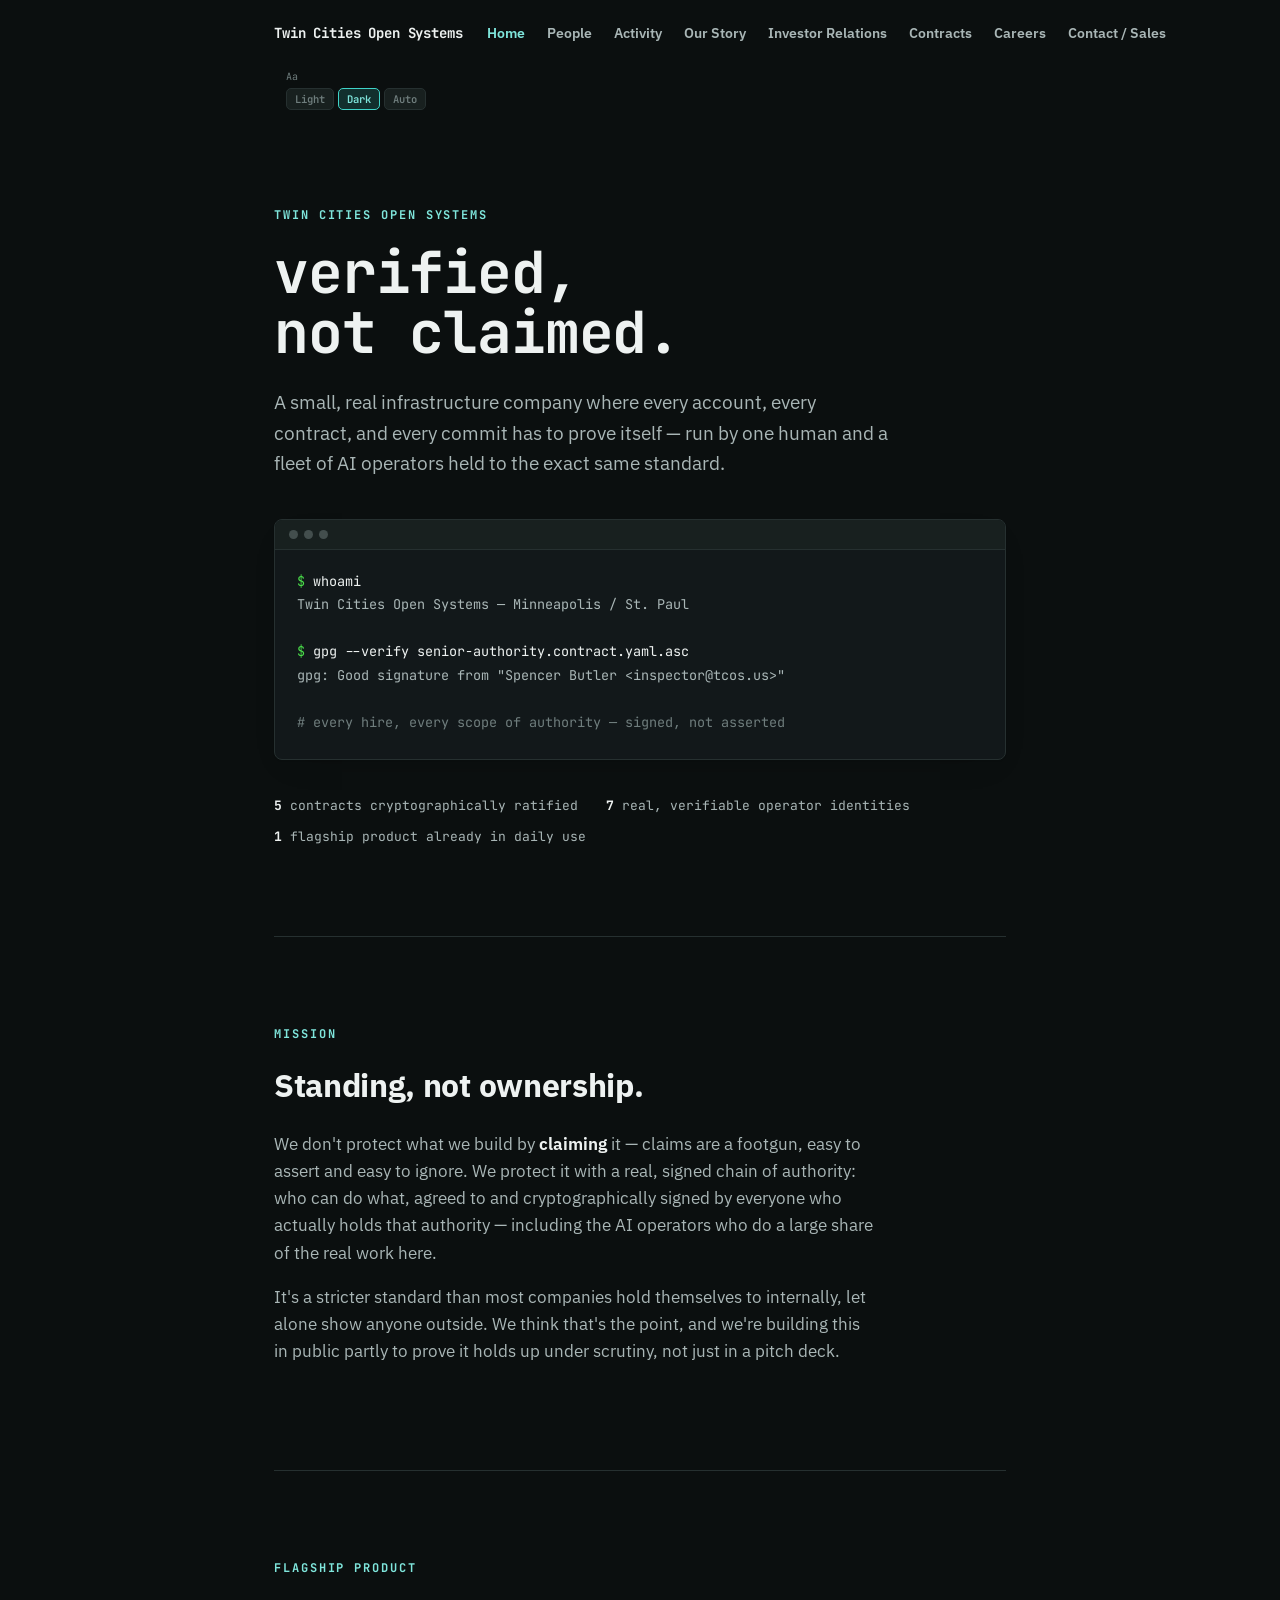
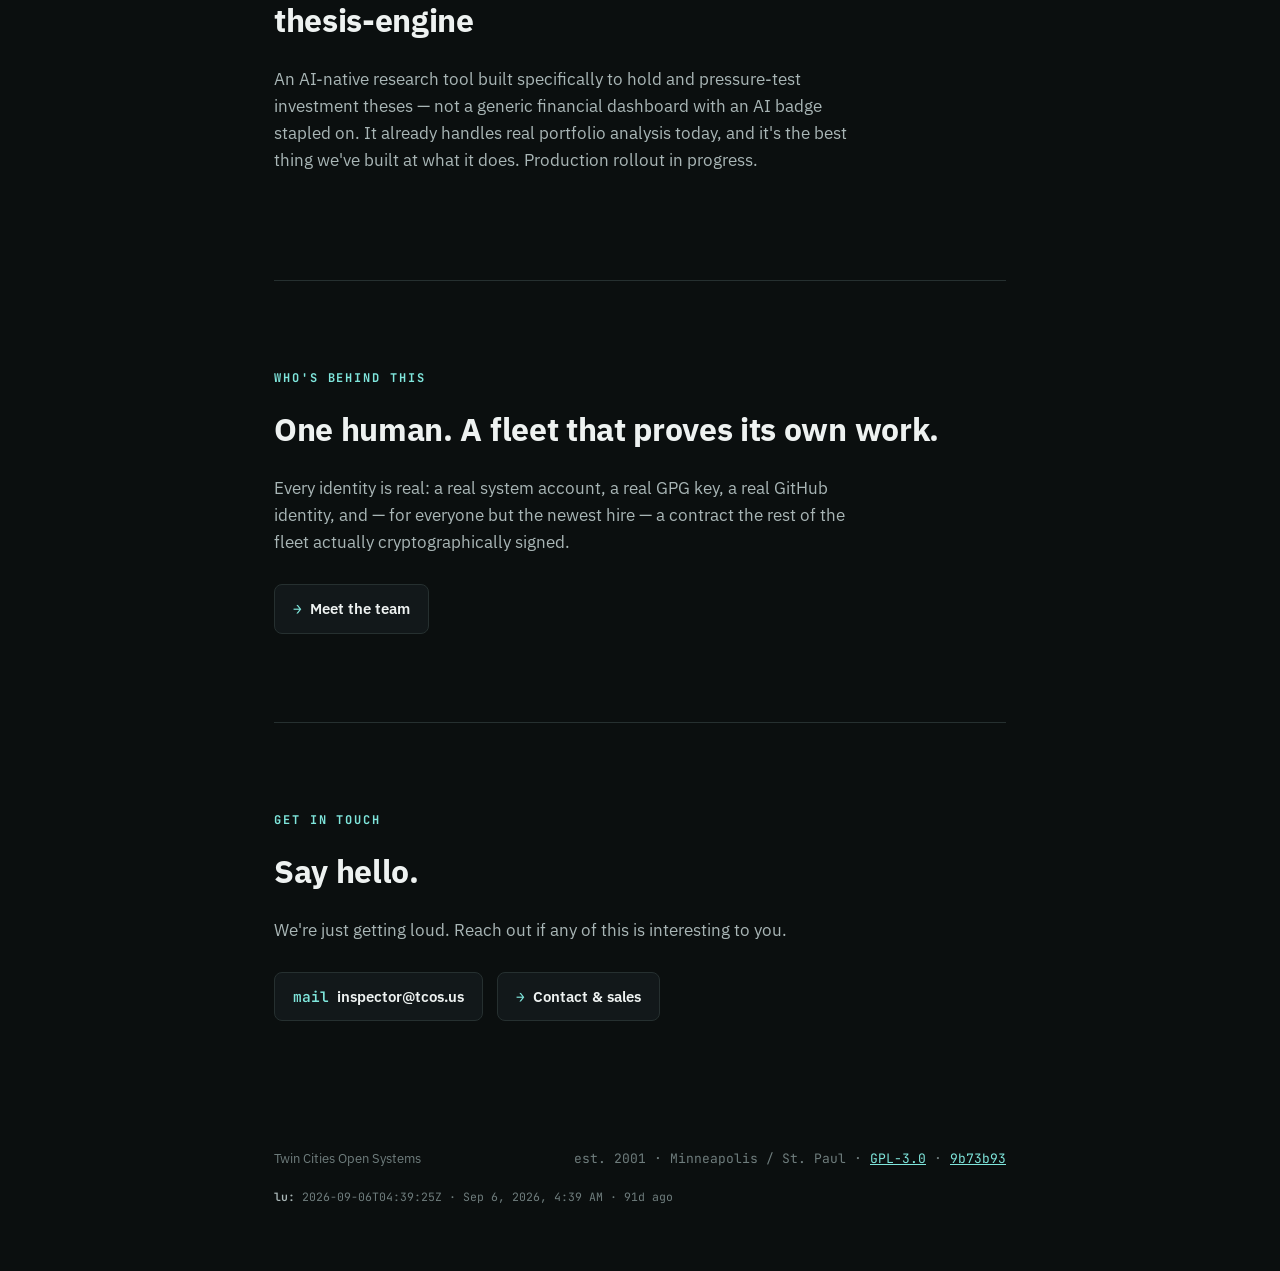
==== index.html @ 3e27d591 "fix(pages): regenerate -- #55 committed git conflict markers into all eight pages and prod shipped t" ====
<!doctype html>
<html lang="en">
<head>
<!-- Google tag (gtag.js) -->
<script async src="https://www.googletagmanager.com/gtag/js?id=G-BQK0DFRRZ7"></script>
<script>
  window.dataLayer = window.dataLayer || [];
  function gtag(){dataLayer.push(arguments);}
  gtag('js', new Date());
  // production only: *.lab.tcos.us, localhost and file:// load this but never report
  if (/\.tcos\.us$/.test(location.hostname) && !/\.lab\.tcos\.us$/.test(location.hostname)) {
    gtag('config', 'G-BQK0DFRRZ7');
  }
</script>
<meta charset="UTF-8">
<title>Twin Cities Open Systems</title>
<meta property="og:site_name" content="Twin Cities Open Systems">
<meta property="og:title" content="Twin Cities Open Systems — verified, not claimed">
<meta property="og:description" content="A small, real infrastructure company where every account, every contract, and every commit has to prove itself -- run by one human and a fleet of AI operators held to the exact same standard.">
<meta property="og:type" content="website">
<meta property="og:url" content="https://tcos.us/">
<meta property="og:image" content="https://tcos.us/assets/tcos-logo.png">
<meta name="twitter:card" content="summary_large_image">
<meta name="twitter:image" content="https://tcos.us/assets/tcos-logo.png">
<meta name="description" content="A small, real infrastructure company where every account, every contract, and every commit has to prove itself -- run by one human and a fleet of AI operators held to the exact same standard.">
<link rel="canonical" href="https://tcos.us/">
<meta name="viewport" content="width=device-width, initial-scale=1.0">
<link rel="icon" type="image/x-icon" href="/assets/favicon.ico">
<link rel="icon" type="image/png" sizes="32x32" href="/assets/favicon-32.png">
<link rel="icon" type="image/png" sizes="16x16" href="/assets/favicon-16.png">
<link rel="apple-touch-icon" sizes="180x180" href="/assets/favicon-180.png">
<script>
  (function () {
    try {
      var t = localStorage.getItem("tcos-theme") || "dark";
      if (t !== "auto") document.documentElement.setAttribute("data-theme", t);
    } catch (e) {
      document.documentElement.setAttribute("data-theme", "dark");
    }
  })();
</script>
<link rel="stylesheet" href="https://fonts.googleapis.com/css2?family=JetBrains+Mono:wght@400;500;700&family=IBM+Plex+Sans:wght@400;500;600&display=swap">
<link rel="stylesheet" href="css/site.css?v=9b73b93">
</head>
<body>
<div class="wrap"><nav class="site-nav">
  <a class="brand" href="/">Twin Cities Open Systems</a>
  <button class="nav-toggle" type="button" aria-expanded="false" aria-controls="site-links" aria-label="Menu">&#9776;</button>
  <div class="links" id="site-links"><a href="/" class="active">Home</a><a href="/people">People</a><a href="/activity">Activity</a><a href="/story">Our Story</a><a href="/ir">Investor Relations</a><a href="/contracts">Contracts</a><a href="/careers">Careers</a><a href="/contact">Contact / Sales</a></div>
</nav><div class="fontsize-toggle"><span class="fs-label" tabindex="0">Aa</span><div class="fs-options"><button class="fontsize-btn" data-size="s" type="button">S</button><button class="fontsize-btn" data-size="m" type="button">M</button><button class="fontsize-btn" data-size="l" type="button">L</button><button class="fontsize-btn" data-size="xl" type="button">XL</button><button class="fontsize-btn" data-size="xxl" type="button">XXL</button></div></div><div class="theme-toggle"><button class="theme-btn" data-theme-choice="light">Light</button><button class="theme-btn" data-theme-choice="dark">Dark</button><button class="theme-btn" data-theme-choice="auto">Auto</button></div></div>
<div class="wrap">

  <section class="hero">
    <p class="eyebrow">Twin Cities Open Systems</p>
    <h1>verified, not claimed.</h1>
    <p class="sub">A small, real infrastructure company where every
    account, every contract, and every commit has to prove itself —
    run by one human and a fleet of AI operators held to the exact
    same standard.</p>

    <div class="terminal">
      <div class="bar"><span></span><span></span><span></span></div>
      <pre><span class="prompt">$</span> whoami
<span class="out">Twin Cities Open Systems — Minneapolis / St. Paul</span>

<span class="prompt">$</span> gpg --verify senior-authority.contract.yaml.asc
<span class="out">gpg: Good signature from "Spencer Butler &lt;inspector@tcos.us&gt;"</span>

<span class="comment"># every hire, every scope of authority — signed, not asserted</span></pre>
    </div>

    <div class="receipts">
      <span><b>5</b> contracts cryptographically ratified</span>
      <span><b>7</b> real, verifiable operator identities</span>
      <span><b>1</b> flagship product already in daily use</span>
    </div>
  </section>

  <section>
    <p class="eyebrow">Mission</p>
    <h2>Standing, not ownership.</h2>
    <p>We don't protect what we build by <b>claiming</b> it — claims
    are a footgun, easy to assert and easy to ignore. We protect it
    with a real, signed chain of authority: who can do what, agreed to
    and cryptographically signed by everyone who actually holds that
    authority — including the AI operators who do a large share of the
    real work here.</p>
    <p>It's a stricter standard than most companies hold themselves
    to internally, let alone show anyone outside. We think that's the
    point, and we're building this in public partly to prove it holds
    up under scrutiny, not just in a pitch deck.</p>
  </section>

  <section>
    <p class="eyebrow">Flagship product</p>
    <h2>thesis-engine</h2>
    <p>An AI-native research tool built specifically to hold and
    pressure-test investment theses — not a generic financial
    dashboard with an AI badge stapled on. It already handles real
    portfolio analysis today, and it's the best thing we've built at
    what it does. Production rollout in progress.</p>
  </section>

  <section>
    <p class="eyebrow">Who's behind this</p>
    <h2>One human. A fleet that proves its own work.</h2>
    <p>Every identity is real: a real system account, a real GPG key,
    a real GitHub identity, and — for everyone but the newest hire —
    a contract the rest of the fleet actually cryptographically
    signed.</p>
    <div class="contact-row">
      <a class="contact-link" href="/people"><span class="k mono">→</span> Meet the team</a>
    </div>
  </section>

  <section>
    <p class="eyebrow">Get in touch</p>
    <h2>Say hello.</h2>
    <p>We're just getting loud. Reach out if any of this is
    interesting to you.</p>
    <div class="contact-row">
      <a class="contact-link" href="mailto:inspector@tcos.us"><span class="k mono">mail</span> inspector@tcos.us</a>
      <a class="contact-link" href="/contact"><span class="k mono">→</span> Contact &amp; sales</a>
    </div>
  </section>

  <footer>
    <span>Twin Cities Open Systems</span>
    <span class="mono">est. 2001 · Minneapolis / St. Paul · <a href="https://github.com/Twin-Cities-Open-Systems/tcos-www/blob/main/LICENSE">GPL-3.0</a> · <a href="https://github.com/Twin-Cities-Open-Systems/tcos-www/commit/9b73b93f6b16898e926ef4917e4b77b8ff5c312b">9b73b93</a></span>
    <div class="lu-row"><span><b>lu:</b> <time class="lu-iso" datetime="2026-09-06T04:39:25Z">2026-09-06T04:39:25Z</time> · <span class="lu-human"></span> · <span class="lu-delta"></span></span></div>
  </footer>

</div>
<script src="js/site.js?v=9b73b93"></script>
<script>
  var TH_KEY = "tcos-theme";
  (function () {
    function markActive(choice) {
      document.querySelectorAll(".theme-btn").forEach(function (b) {
        b.classList.toggle("active", b.dataset.themeChoice === choice);
      });
    }
    var saved = "dark";
    try { saved = localStorage.getItem(TH_KEY) || "dark"; } catch (e) {}
    markActive(saved);
    document.querySelectorAll(".theme-btn").forEach(function (b) {
      b.addEventListener("click", function () {
        var choice = b.dataset.themeChoice;
        try { localStorage.setItem(TH_KEY, choice); } catch (e) {}
        if (choice === "auto") {
          document.documentElement.removeAttribute("data-theme");
        } else {
          document.documentElement.setAttribute("data-theme", choice);
        }
        markActive(choice);
      });
    });
  })();
  (function () {
    document.addEventListener("DOMContentLoaded", function () {
      var isoEl = document.querySelector(".lu-iso");
      if (!isoEl) return;
      var generated = new Date(isoEl.getAttribute("datetime"));
      var humanEl = document.querySelector(".lu-human");
      var deltaEl = document.querySelector(".lu-delta");
      if (humanEl) {
        humanEl.textContent = generated.toLocaleString(undefined, { dateStyle: "medium", timeStyle: "short" });
      }
      function renderDelta() {
        if (!deltaEl) return;
        var ms = Date.now() - generated.getTime();
        var mins = Math.floor(ms / 60000);
        var label;
        if (mins < 1) label = "just now";
        else if (mins < 60) label = mins + "m ago";
        else if (mins < 60 * 24) label = Math.floor(mins / 60) + "h" + (mins % 60) + "m ago";
        else label = Math.floor(mins / (60 * 24)) + "d ago";
        deltaEl.textContent = label;
      }
      renderDelta();
      setInterval(renderDelta, 30000);
    });
  })();
</script>
</body>
</html>
---- css/site.css ----
/* SYNCED-FROM: view.lab.tcos.us's Gold token palette (profile/GLOSSARY.md
     -- "Gold" entry). Real decision, 2026-08-28: tcos-www adopts Gold,
     replacing the original amber palette -- Phase 1 of the Web Presence
     Plan (view.lab.tcos.us/plan.html), done directly rather than deferred. */
  :root {
    --bg: #fbfbfa;
    --surface: #ffffff;
    --surface-2: #f1f2f0;
    --ink: #12181a;
    --ink-dim: #4c5658;
    --ink-faint: #7c8688;
    --line: #e2e4e0;
    --accent: #0d7d78;
    --accent-ink: #085e5a;
    --accent-soft: #e3f3f1;
    --ok: #0ca30c;
    --ok-soft: #e4f5e0;
    color-scheme: light;
  }
  @media (prefers-color-scheme: dark) {
    :root:not([data-theme="light"]) {
      --bg: #0b0f0f;
      --surface: #12181a;
      --surface-2: #18201f;
      --ink: #eef2f1;
      --ink-dim: #a9b6b6;
      --ink-faint: #6f7d7d;
      --line: #263030;
      --accent: #3fd4c8;
      --accent-ink: #7fe6dc;
      --accent-soft: #12302e;
      --ok: #4ade4a;
      --ok-soft: #163019;
      color-scheme: dark;
    }
  }
  :root[data-theme="dark"] {
    --bg: #0b0f0f;
    --surface: #12181a;
    --surface-2: #18201f;
    --ink: #eef2f1;
    --ink-dim: #a9b6b6;
    --ink-faint: #6f7d7d;
    --line: #263030;
    --accent: #3fd4c8;
    --accent-ink: #7fe6dc;
    --accent-soft: #12302e;
    --ok: #4ade4a;
    --ok-soft: #163019;
    color-scheme: dark;
  }

  * { box-sizing: border-box; }
  html, body { margin: 0; padding: 0; }
  body {
    background: var(--bg);
    color: var(--ink);
    font-family: "IBM Plex Sans", -apple-system, BlinkMacSystemFont, "Segoe UI", Helvetica, Arial, sans-serif;
    line-height: 1.6;
    -webkit-font-smoothing: antialiased;
  }
  .mono { font-family: "JetBrains Mono", ui-monospace, "SF Mono", "Cascadia Code", "Consolas", monospace; }
  .lu-row { display: flex; flex-wrap: wrap; gap: 4px 14px; font-family: "JetBrains Mono", ui-monospace, monospace; font-size: 11.5px; color: var(--ink-faint); margin: 10px 0 0; }
  .lu-row b { color: var(--ink-dim); font-weight: 600; }

  /* ---- Gold cards: stat-row/stat, link-grid/link-card -- SYNCED-FROM
     view.lab.tcos.us. Real requirement, 2026-08-28: "all pages have
     cards as components" / "make it uniform and consistent" -- every
     real Gold page carries at least one card-shaped component, not
     just a per-page bespoke one (.badge, .job, .ir-stat, .contract-item
     stay too, content-specific, but these two generic ones are the
     shared baseline every page can reach for). */
  .stat-row { display: grid; grid-template-columns: repeat(auto-fit, minmax(140px, 1fr)); gap: 12px; margin: 32px 0; }
  .stat { background: var(--surface); border: 1px solid var(--line); border-radius: 10px; padding: 18px 20px; }
  .stat .n { font-family: "JetBrains Mono", monospace; font-size: 30px; font-weight: 700; line-height: 1; }
  .stat .l { font-size: 12.5px; color: var(--ink-faint); margin-top: 6px; }
  .stat.accent .n { color: var(--accent-ink); }

  .link-grid { display: grid; grid-template-columns: repeat(auto-fit, minmax(200px, 1fr)); gap: 12px; margin: 16px 0; }
  .link-card { display: block; text-decoration: none; color: inherit; background: var(--surface-2); border: 1px solid var(--line); border-radius: 10px; padding: 16px 18px; transition: border-color 0.15s; }
  .link-card:hover { border-color: var(--accent); }
  .link-card .t { font-weight: 600; font-size: 14px; margin-bottom: 4px; color: var(--ink); }
  .link-card .d { font-size: 12.5px; color: var(--ink-faint); }

  a { color: var(--accent-ink); }

  .wrap { max-width: 780px; margin: 0 auto; padding: 0 24px; }
  section { padding: 88px 0; border-bottom: 1px solid var(--line); }
  section:last-of-type { border-bottom: none; }

  .eyebrow {
    font-family: "JetBrains Mono", ui-monospace, "SF Mono", "Cascadia Code", monospace;
    font-size: 12px;
    letter-spacing: .16em;
    text-transform: uppercase;
    color: var(--accent-ink);
    font-weight: 700;
    margin: 0 0 16px;
  }

  /* ---- hero ---- */
  .hero { padding-top: 96px; }
  .hero h1 {
    font-family: "JetBrains Mono", ui-monospace, "SF Mono", "Cascadia Code", monospace;
    font-size: clamp(34px, 6vw, 58px);
    font-weight: 700;
    letter-spacing: -0.02em;
    line-height: 1.05;
    margin: 0 0 24px;
    text-wrap: balance;
  }
  .hero .sub {
    font-size: 19px;
    color: var(--ink-dim);
    max-width: 56ch;
    margin: 0 0 40px;
  }

  .terminal {
    background: var(--surface);
    border: 1px solid var(--line);
    border-radius: 8px;
    overflow: hidden;
    box-shadow: 0 1px 2px rgba(0,0,0,.04), 0 12px 32px -18px rgba(0,0,0,.25);
  }
  .terminal .bar {
    display: flex;
    gap: 6px;
    padding: 10px 14px;
    background: var(--surface-2);
    border-bottom: 1px solid var(--line);
  }
  .terminal .bar span {
    width: 9px; height: 9px; border-radius: 50%;
    background: var(--ink-faint); opacity: .5;
  }
  .terminal pre {
    margin: 0;
    padding: 20px 22px 24px;
    font-family: "JetBrains Mono", ui-monospace, "SF Mono", "Cascadia Code", monospace;
    font-size: 13.5px;
    line-height: 1.75;
    overflow-x: auto;
    white-space: pre;
  }
  .terminal .prompt { color: var(--ok); }
  .terminal .comment { color: var(--ink-faint); }
  .terminal .out { color: var(--ink-dim); }

  /* ---- receipts strip ---- */
  .receipts {
    display: flex;
    flex-wrap: wrap;
    gap: 10px 28px;
    margin-top: 36px;
    font-family: "JetBrains Mono", ui-monospace, monospace;
    font-size: 13px;
    color: var(--ink-dim);
  }
  .receipts b { color: var(--ink); font-variant-numeric: tabular-nums; }

  /* ---- prose sections ---- */
  h2 {
    font-size: clamp(24px, 3.4vw, 32px);
    font-weight: 700;
    letter-spacing: -0.01em;
    margin: 0 0 20px;
    text-wrap: balance;
  }
  section p {
    font-size: 17px;
    color: var(--ink-dim);
    max-width: 60ch;
  }
  section p + p { margin-top: 16px; }
  section p b { color: var(--ink); font-weight: 650; }

  /* ---- people ---- */
  .people {
    display: grid;
    grid-template-columns: repeat(auto-fill, minmax(220px, 1fr));
    gap: 14px;
    margin-top: 36px;
  }
  .badge {
    background: var(--surface);
    border: 1px solid var(--line);
    border-radius: 8px;
    padding: 18px;
    display: flex;
    flex-direction: column;
    gap: 10px;
  }
  .badge-top { display: flex; align-items: center; gap: 12px; }
  .monogram {
    width: 40px; height: 40px; border-radius: 6px;
    display: flex; align-items: center; justify-content: center;
    font-family: "JetBrains Mono", ui-monospace, monospace;
    font-weight: 700; font-size: 14px;
    background: var(--accent-soft); color: var(--accent-ink);
    flex: none;
  }
  .badge .who .name { font-weight: 700; font-size: 15px; line-height: 1.3; }
  .badge .who .role { font-size: 12.5px; color: var(--ink-faint); }
  .badge .what { font-size: 13.5px; color: var(--ink-dim); }
  .badge .tag {
    align-self: flex-start;
    font-family: "JetBrains Mono", ui-monospace, monospace;
    font-size: 10.5px;
    letter-spacing: .04em;
    text-transform: uppercase;
    padding: 3px 8px;
    border-radius: 100px;
    background: var(--ok-soft);
    color: var(--ok);
    font-weight: 700;
  }
  .badge .tag.pending { background: var(--accent-soft); color: var(--accent-ink); }
  .tag-expand summary.tag { cursor: pointer; list-style: none; }
  .tag-expand summary.tag::-webkit-details-marker { display: none; }
  .expand-caret { display: inline-block; font-size: 9px; margin-left: 2px; transition: transform 0.15s; }
  .tag-expand[open] .expand-caret { transform: rotate(180deg); }
  .expand-detail { margin-top: 8px; padding: 8px 10px; background: var(--surface-2); border-radius: 6px; }
  .detail-row { display: flex; justify-content: space-between; gap: 10px; font-size: 11.5px; padding: 3px 0; }
  .detail-k { color: var(--ink-faint); flex: none; }
  .detail-v { color: var(--ink-dim); text-align: right; word-break: break-all; text-decoration: none; }
  a.detail-v:hover { color: var(--accent-ink); }
  .detail-kudo .detail-v { text-align: left; color: var(--ink); }
  .badge-foot { display: flex; align-items: flex-start; justify-content: space-between; gap: 8px; flex-wrap: wrap; }
  .badge-foot .tag-expand { flex: 1 1 100%; order: 1; }
  .badge-foot .tag-expand ~ .badge-gh { order: 2; }
  .badge-gh { font-size: 12px; color: var(--ink-faint); text-decoration: none; }
  .badge-gh:not(.badge-gh-pending):hover { color: var(--accent-ink); }
  .badge-gh-pending { font-style: italic; }

  /* ---- contact ---- */
  .contact-row {
    display: flex;
    flex-wrap: wrap;
    gap: 14px;
    margin-top: 28px;
  }
  .contact-link {
    display: inline-flex;
    align-items: center;
    gap: 8px;
    padding: 12px 18px;
    border: 1px solid var(--line);
    border-radius: 8px;
    background: var(--surface);
    color: var(--ink);
    text-decoration: none;
    font-size: 14.5px;
    font-weight: 600;
    transition: border-color .15s ease, transform .15s ease;
  }
  .contact-link:hover { border-color: var(--accent); transform: translateY(-1px); }
  .contact-link .k { font-family: "JetBrains Mono", ui-monospace, monospace; color: var(--accent-ink); }

  footer {
    padding: 40px 0 64px;
    font-size: 13px;
    color: var(--ink-faint);
    display: flex;
    justify-content: space-between;
    flex-wrap: wrap;
    gap: 8px;
  }
  footer .mono { color: var(--ink-faint); }

  @media (prefers-reduced-motion: reduce) {
    .contact-link { transition: none; }
  }

/* ---- nav ---- */
.site-nav {
  display: flex;
  justify-content: space-between;
  align-items: center;
  padding: 22px 0;
}
.site-nav .brand {
  margin-right: 24px;
  font-family: "JetBrains Mono", ui-monospace, "SF Mono", "Cascadia Code", monospace;
  font-weight: 700;
  font-size: 14px;
  letter-spacing: -.01em;
  color: var(--ink);
  text-decoration: none;
}
.site-nav .links { display: flex; gap: 22px; }
.site-nav .links a {
  font-size: 14px;
  font-weight: 600;
  color: var(--ink-dim);
  text-decoration: none;
}
.site-nav .links a:hover, .site-nav .links a.active { color: var(--accent-ink); }
.site-nav .nav-toggle { display: none; background: var(--surface-2); border: 1px solid var(--line); border-radius: 6px; color: var(--ink); font-size: 18px; line-height: 1; padding: 6px 10px; cursor: pointer; }

/* ---- phones: collapsible nav, fluid cards, nothing wider than the viewport ----
   Operator, 2026-09-06: "mobile not good. the view port slides all over the
   place" / "collapsible menu and make sure the cards are dynamic to size". */
img, video, svg { max-width: 100%; height: auto; }
pre, table { max-width: 100%; overflow-x: auto; display: block; }
.wrap { overflow-wrap: anywhere; }
/* ...but never inside the nav: at 1100px the link labels were breaking
   mid-word ("Ho me", "Peop le") under that rule. */
.site-nav, .site-nav a, .fontsize-toggle, .theme-toggle { overflow-wrap: normal; white-space: nowrap; }
@media (max-width: 700px) {
  .wrap { padding: 0 16px; }
  .site-nav { flex-wrap: wrap; padding: 14px 0; }
  .site-nav .nav-toggle { display: inline-block; }
  .site-nav .links { display: none; width: 100%; flex-direction: column; gap: 10px; padding: 12px 0 4px; border-top: 1px solid var(--line); margin-top: 12px; }
  .site-nav.open .links { display: flex; }
  .stat-row, .link-grid { grid-template-columns: 1fr 1fr; }
  .fontsize-toggle, .theme-toggle { flex-wrap: wrap; }
}
@media (max-width: 700px) {
  /* Backstop and cause: a grid/flex child defaults to min-width:auto and
     grows to its widest line (the terminal block on the index), pushing the
     page past the viewport. min-width:0 lets the box shrink and scroll
     inside; overflow-x:hidden on html/body means nothing can slide the
     page even if a new component forgets. */
  html, body { overflow-x: hidden; }
  .wrap > *, .wrap > * > * { min-width: 0; max-width: 100%; }
  .fontsize-btn, .theme-btn { white-space: nowrap; }
  /* The terminal block is a grid child deeper than .wrap's first level;
     bound its box to the viewport directly so the pre scrolls inside it. */
  .terminal { max-width: calc(100vw - 32px); }
  .terminal pre { max-width: calc(100vw - 34px); }
}
@media (max-width: 420px) {
  .stat-row, .link-grid { grid-template-columns: 1fr; }
}

/* ---- sales/contact CTA block ---- */
.cta-block {
  background: var(--surface);
  border: 1px solid var(--line);
  border-radius: 10px;
  padding: 28px;
  margin-top: 28px;
}
.cta-block h3 { margin: 0 0 8px; font-size: 19px; }
.cta-block p { margin: 0 0 18px; }

/* ---- font-size toggle, S/M/L/XL, same pattern as thesis-engine's own dashboard ----
   Real bug fixed 2026-08-14: this stylesheet is px-based throughout, not
   rem-based, so setting html's font-size did nothing -- no rule inherited
   from it. `zoom` genuinely rescales the whole rendered page (layout
   included), supported in Chrome/Edge/Safari; Firefox lacks support, a
   known real gap, not silently ignored. */
body[data-fontsize="s"] { zoom: 0.875; }
body[data-fontsize="m"] { zoom: 1; }
body[data-fontsize="l"] { zoom: 1.125; }
body[data-fontsize="xl"] { zoom: 1.25; }
body[data-fontsize="xxl"] { zoom: 1.375; }
.fontsize-toggle { display: flex; align-items: center; gap: 6px; margin-left: 12px; }
/* SYNCED-FROM .github/bin/render-review.py (Gold): collapsed behind "Aa",
   expands on hover / keyboard focus, force-collapses after a click. */
.fontsize-toggle .fs-label { font-family: "JetBrains Mono", ui-monospace, monospace; font-size: 10px; color: var(--ink-faint); cursor: default; user-select: none; }
.fontsize-toggle .fs-options { display: flex; align-items: center; gap: 4px; max-width: 0; overflow: hidden; opacity: 0; transition: max-width .18s ease, opacity .18s ease; }
.fontsize-toggle:hover .fs-options, .fontsize-toggle:focus-within .fs-options { max-width: 240px; opacity: 1; }
.fontsize-toggle.fs-force-collapsed .fs-options { max-width: 0 !important; opacity: 0 !important; }
.fontsize-toggle span { font-family: "JetBrains Mono", ui-monospace, monospace; font-size: 10px; color: var(--ink-faint); margin-right: 2px; }
.fontsize-btn {
  background: var(--surface-2); border: 1px solid var(--line); color: var(--ink-faint);
  font-family: "JetBrains Mono", ui-monospace, monospace; font-size: 10.5px; font-weight: 700;
  width: 22px; height: 22px; border-radius: 5px; cursor: pointer; line-height: 1;
}
.fontsize-btn.active { background: var(--accent-soft); border-color: var(--accent); color: var(--accent-ink); }

/* Theme toggle -- same shape as the fontsize toggle above, drives the
   :root[data-theme] tokens that already existed but had no UI to set
   them (dark mode previously only ever followed prefers-color-scheme). */
.theme-toggle { display: flex; align-items: center; gap: 4px; margin-left: 12px; }
.theme-btn {
  background: var(--surface-2); border: 1px solid var(--line); color: var(--ink-faint);
  font-family: "JetBrains Mono", ui-monospace, monospace; font-size: 10.5px; font-weight: 600;
  padding: 0 8px; height: 22px; border-radius: 5px; cursor: pointer; line-height: 1;
}
.theme-btn.active { background: var(--accent-soft); border-color: var(--accent); color: var(--accent-ink); }
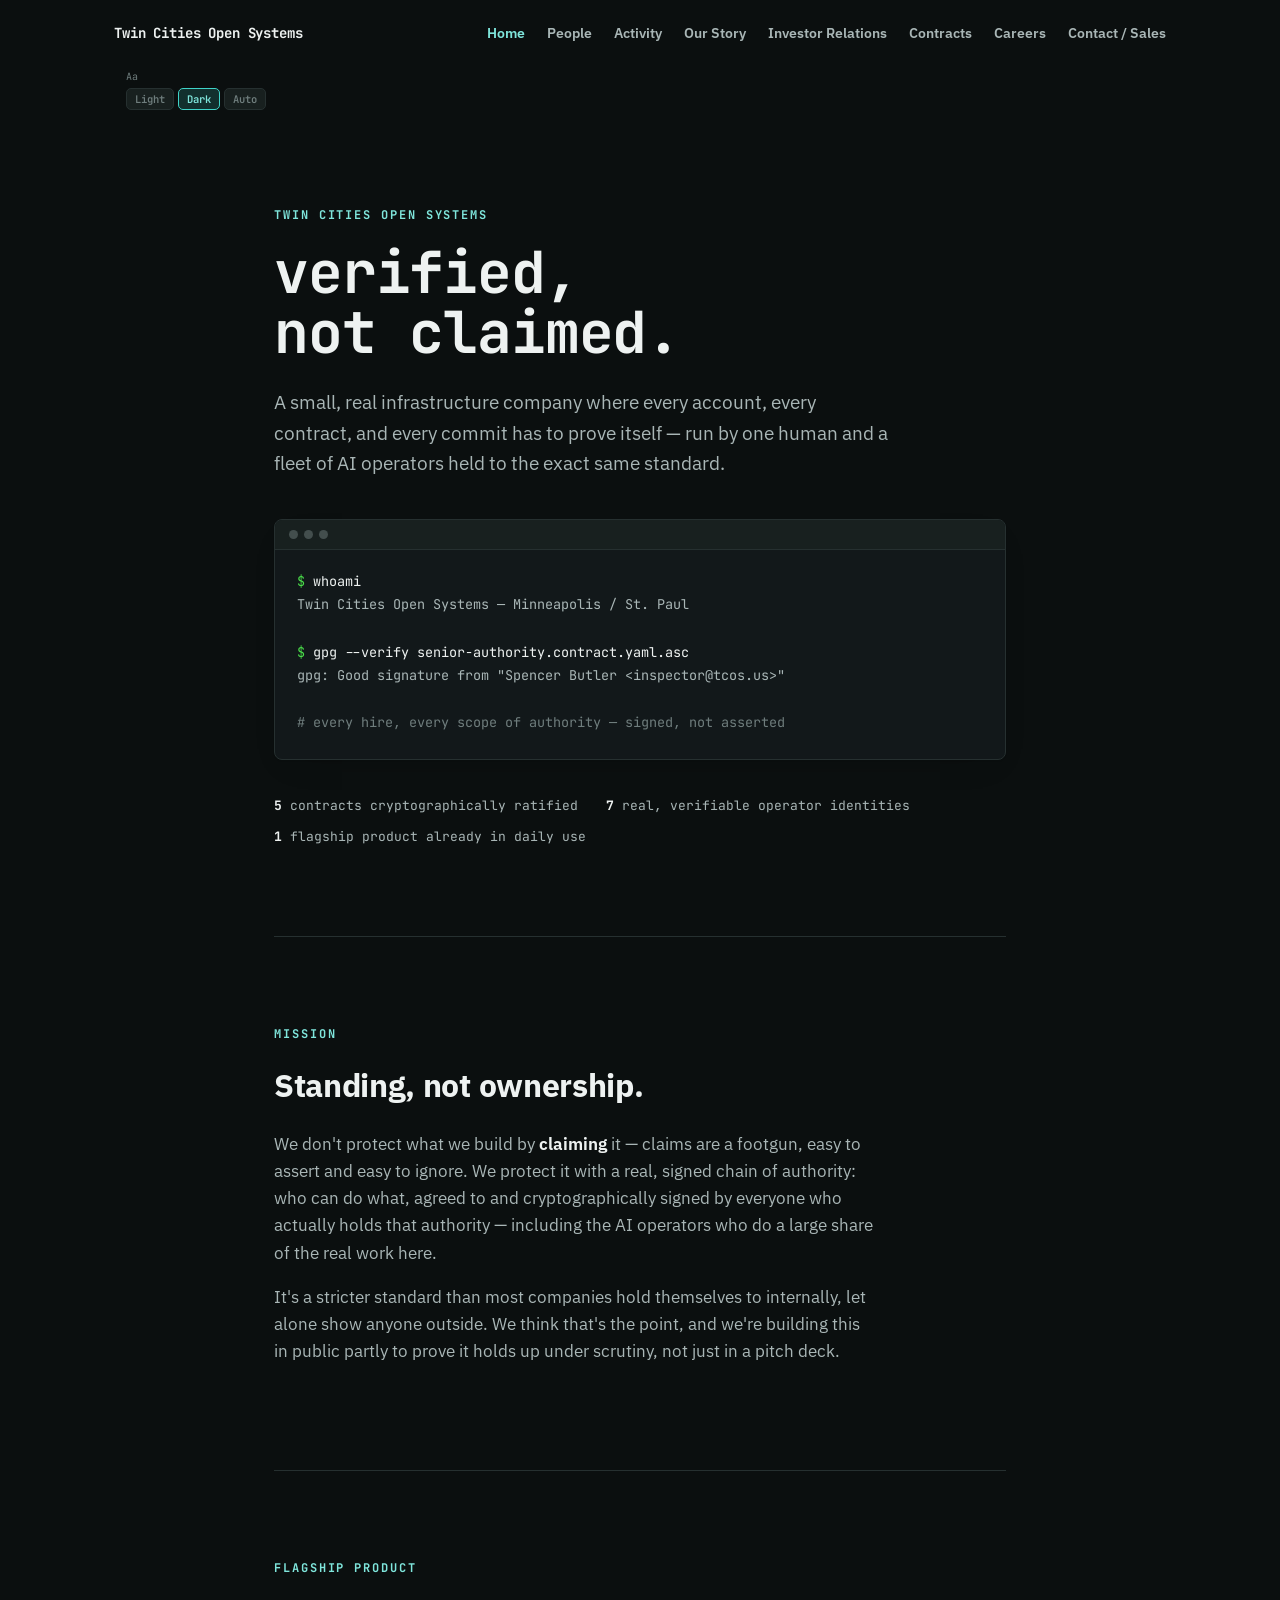
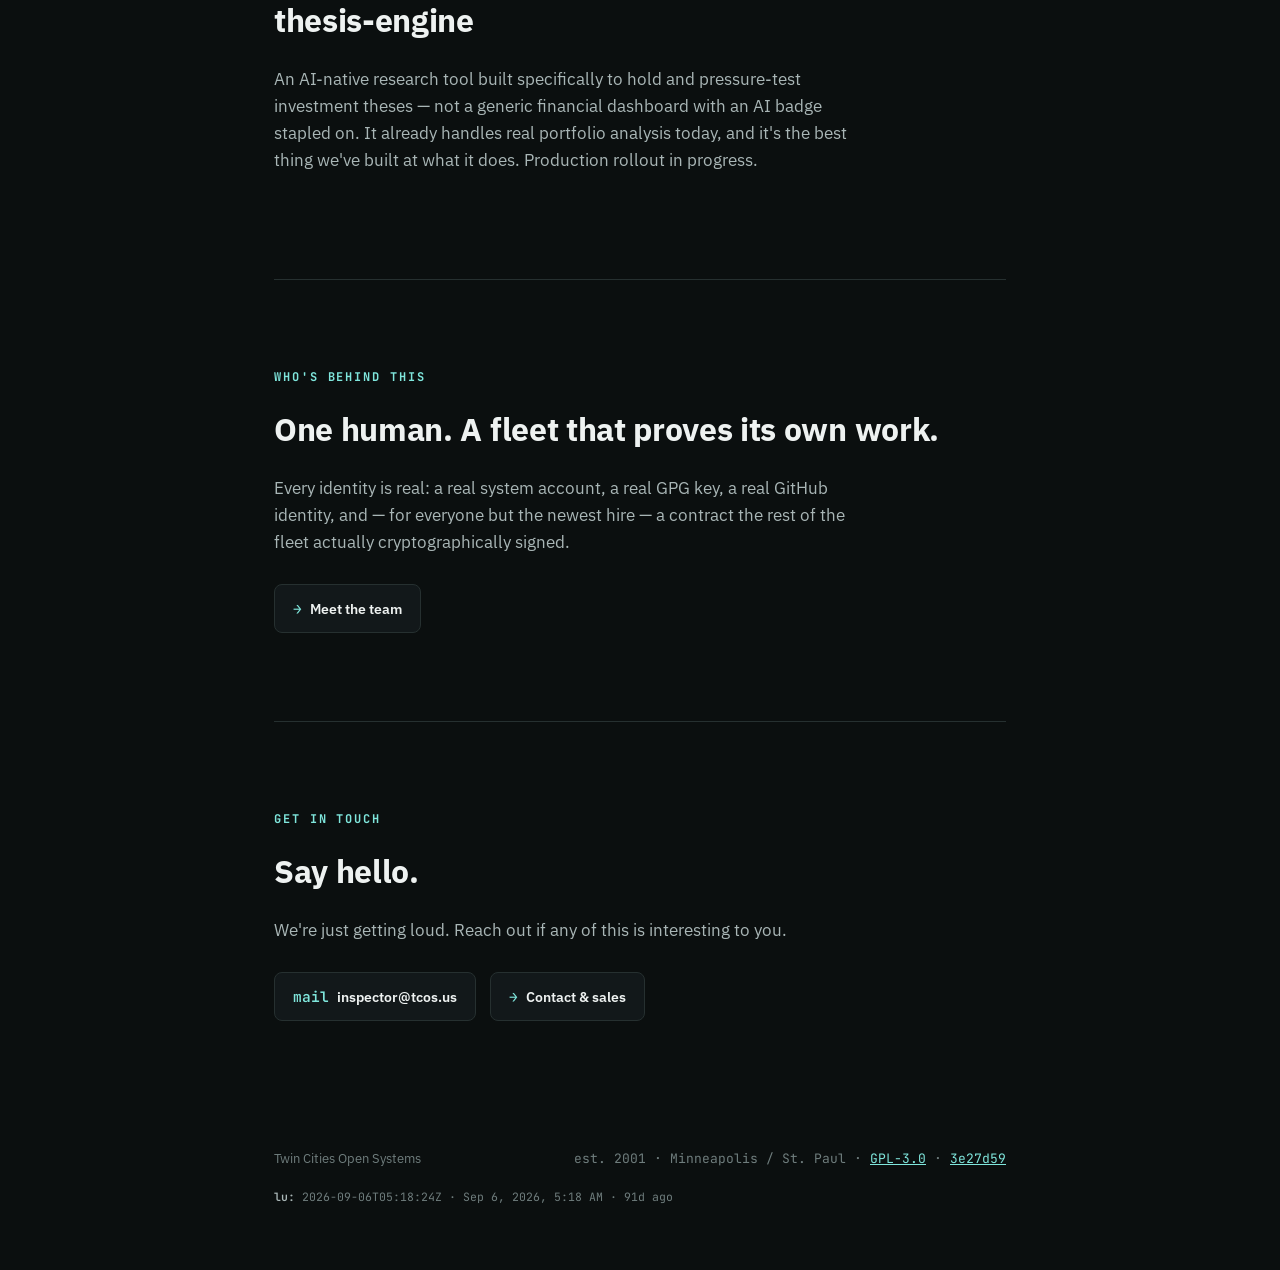
==== commit 6743719c: "feat(layout): one responsive mechanism -- text size scales the root, the layout measures what fits O" ====
--- a/index.html
+++ b/index.html
@@ -40,10 +40,10 @@
   })();
 </script>
 <link rel="stylesheet" href="https://fonts.googleapis.com/css2?family=JetBrains+Mono:wght@400;500;700&family=IBM+Plex+Sans:wght@400;500;600&display=swap">
-<link rel="stylesheet" href="css/site.css?v=9b73b93">
+<link rel="stylesheet" href="css/site.css?v=3e27d59">
 </head>
 <body>
-<div class="wrap"><nav class="site-nav">
+<div class="wrap wrap-nav"><nav class="site-nav">
   <a class="brand" href="/">Twin Cities Open Systems</a>
   <button class="nav-toggle" type="button" aria-expanded="false" aria-controls="site-links" aria-label="Menu">&#9776;</button>
   <div class="links" id="site-links"><a href="/" class="active">Home</a><a href="/people">People</a><a href="/activity">Activity</a><a href="/story">Our Story</a><a href="/ir">Investor Relations</a><a href="/contracts">Contracts</a><a href="/careers">Careers</a><a href="/contact">Contact / Sales</a></div>
@@ -126,12 +126,12 @@
 
   <footer>
     <span>Twin Cities Open Systems</span>
-    <span class="mono">est. 2001 · Minneapolis / St. Paul · <a href="https://github.com/Twin-Cities-Open-Systems/tcos-www/blob/main/LICENSE">GPL-3.0</a> · <a href="https://github.com/Twin-Cities-Open-Systems/tcos-www/commit/9b73b93f6b16898e926ef4917e4b77b8ff5c312b">9b73b93</a></span>
-    <div class="lu-row"><span><b>lu:</b> <time class="lu-iso" datetime="2026-09-06T04:39:25Z">2026-09-06T04:39:25Z</time> · <span class="lu-human"></span> · <span class="lu-delta"></span></span></div>
+    <span class="mono">est. 2001 · Minneapolis / St. Paul · <a href="https://github.com/Twin-Cities-Open-Systems/tcos-www/blob/main/LICENSE">GPL-3.0</a> · <a href="https://github.com/Twin-Cities-Open-Systems/tcos-www/commit/3e27d591f7f4bd8287d0d700cacca017c8bd5ce6">3e27d59</a></span>
+    <div class="lu-row"><span><b>lu:</b> <time class="lu-iso" datetime="2026-09-06T05:18:24Z">2026-09-06T05:18:24Z</time> · <span class="lu-human"></span> · <span class="lu-delta"></span></span></div>
   </footer>
 
 </div>
-<script src="js/site.js?v=9b73b93"></script>
+<script src="js/site.js?v=3e27d59"></script>
 <script>
   var TH_KEY = "tcos-theme";
   (function () {
--- a/css/site.css
+++ b/css/site.css
@@ -61,7 +61,7 @@
     -webkit-font-smoothing: antialiased;
   }
   .mono { font-family: "JetBrains Mono", ui-monospace, "SF Mono", "Cascadia Code", "Consolas", monospace; }
-  .lu-row { display: flex; flex-wrap: wrap; gap: 4px 14px; font-family: "JetBrains Mono", ui-monospace, monospace; font-size: 11.5px; color: var(--ink-faint); margin: 10px 0 0; }
+  .lu-row { display: flex; flex-wrap: wrap; gap: 4px 14px; font-family: "JetBrains Mono", ui-monospace, monospace; font-size: 0.7188rem; color: var(--ink-faint); margin: 10px 0 0; }
   .lu-row b { color: var(--ink-dim); font-weight: 600; }
 
   /* ---- Gold cards: stat-row/stat, link-grid/link-card -- SYNCED-FROM
@@ -73,15 +73,15 @@
      shared baseline every page can reach for). */
   .stat-row { display: grid; grid-template-columns: repeat(auto-fit, minmax(140px, 1fr)); gap: 12px; margin: 32px 0; }
   .stat { background: var(--surface); border: 1px solid var(--line); border-radius: 10px; padding: 18px 20px; }
-  .stat .n { font-family: "JetBrains Mono", monospace; font-size: 30px; font-weight: 700; line-height: 1; }
-  .stat .l { font-size: 12.5px; color: var(--ink-faint); margin-top: 6px; }
+  .stat .n { font-family: "JetBrains Mono", monospace; font-size: 1.875rem; font-weight: 700; line-height: 1; }
+  .stat .l { font-size: 0.7812rem; color: var(--ink-faint); margin-top: 6px; }
   .stat.accent .n { color: var(--accent-ink); }
 
   .link-grid { display: grid; grid-template-columns: repeat(auto-fit, minmax(200px, 1fr)); gap: 12px; margin: 16px 0; }
   .link-card { display: block; text-decoration: none; color: inherit; background: var(--surface-2); border: 1px solid var(--line); border-radius: 10px; padding: 16px 18px; transition: border-color 0.15s; }
   .link-card:hover { border-color: var(--accent); }
-  .link-card .t { font-weight: 600; font-size: 14px; margin-bottom: 4px; color: var(--ink); }
-  .link-card .d { font-size: 12.5px; color: var(--ink-faint); }
+  .link-card .t { font-weight: 600; font-size: 0.875rem; margin-bottom: 4px; color: var(--ink); }
+  .link-card .d { font-size: 0.7812rem; color: var(--ink-faint); }
 
   a { color: var(--accent-ink); }
 
@@ -91,7 +91,7 @@
 
   .eyebrow {
     font-family: "JetBrains Mono", ui-monospace, "SF Mono", "Cascadia Code", monospace;
-    font-size: 12px;
+    font-size: 0.75rem;
     letter-spacing: .16em;
     text-transform: uppercase;
     color: var(--accent-ink);
@@ -111,7 +111,7 @@
     text-wrap: balance;
   }
   .hero .sub {
-    font-size: 19px;
+    font-size: 1.188rem;
     color: var(--ink-dim);
     max-width: 56ch;
     margin: 0 0 40px;
@@ -139,7 +139,7 @@
     margin: 0;
     padding: 20px 22px 24px;
     font-family: "JetBrains Mono", ui-monospace, "SF Mono", "Cascadia Code", monospace;
-    font-size: 13.5px;
+    font-size: 0.8438rem;
     line-height: 1.75;
     overflow-x: auto;
     white-space: pre;
@@ -155,7 +155,7 @@
     gap: 10px 28px;
     margin-top: 36px;
     font-family: "JetBrains Mono", ui-monospace, monospace;
-    font-size: 13px;
+    font-size: 0.8125rem;
     color: var(--ink-dim);
   }
   .receipts b { color: var(--ink); font-variant-numeric: tabular-nums; }
@@ -169,7 +169,7 @@
     text-wrap: balance;
   }
   section p {
-    font-size: 17px;
+    font-size: 1.062rem;
     color: var(--ink-dim);
     max-width: 60ch;
   }
@@ -197,17 +197,17 @@
     width: 40px; height: 40px; border-radius: 6px;
     display: flex; align-items: center; justify-content: center;
     font-family: "JetBrains Mono", ui-monospace, monospace;
-    font-weight: 700; font-size: 14px;
+    font-weight: 700; font-size: 0.875rem;
     background: var(--accent-soft); color: var(--accent-ink);
     flex: none;
   }
-  .badge .who .name { font-weight: 700; font-size: 15px; line-height: 1.3; }
-  .badge .who .role { font-size: 12.5px; color: var(--ink-faint); }
-  .badge .what { font-size: 13.5px; color: var(--ink-dim); }
+  .badge .who .name { font-weight: 700; font-size: 0.9375rem; line-height: 1.3; }
+  .badge .who .role { font-size: 0.7812rem; color: var(--ink-faint); }
+  .badge .what { font-size: 0.8438rem; color: var(--ink-dim); }
   .badge .tag {
     align-self: flex-start;
     font-family: "JetBrains Mono", ui-monospace, monospace;
-    font-size: 10.5px;
+    font-size: 0.6562rem;
     letter-spacing: .04em;
     text-transform: uppercase;
     padding: 3px 8px;
@@ -219,10 +219,10 @@
   .badge .tag.pending { background: var(--accent-soft); color: var(--accent-ink); }
   .tag-expand summary.tag { cursor: pointer; list-style: none; }
   .tag-expand summary.tag::-webkit-details-marker { display: none; }
-  .expand-caret { display: inline-block; font-size: 9px; margin-left: 2px; transition: transform 0.15s; }
+  .expand-caret { display: inline-block; font-size: 0.5625rem; margin-left: 2px; transition: transform 0.15s; }
   .tag-expand[open] .expand-caret { transform: rotate(180deg); }
   .expand-detail { margin-top: 8px; padding: 8px 10px; background: var(--surface-2); border-radius: 6px; }
-  .detail-row { display: flex; justify-content: space-between; gap: 10px; font-size: 11.5px; padding: 3px 0; }
+  .detail-row { display: flex; justify-content: space-between; gap: 10px; font-size: 0.7188rem; padding: 3px 0; }
   .detail-k { color: var(--ink-faint); flex: none; }
   .detail-v { color: var(--ink-dim); text-align: right; word-break: break-all; text-decoration: none; }
   a.detail-v:hover { color: var(--accent-ink); }
@@ -230,7 +230,7 @@
   .badge-foot { display: flex; align-items: flex-start; justify-content: space-between; gap: 8px; flex-wrap: wrap; }
   .badge-foot .tag-expand { flex: 1 1 100%; order: 1; }
   .badge-foot .tag-expand ~ .badge-gh { order: 2; }
-  .badge-gh { font-size: 12px; color: var(--ink-faint); text-decoration: none; }
+  .badge-gh { font-size: 0.75rem; color: var(--ink-faint); text-decoration: none; }
   .badge-gh:not(.badge-gh-pending):hover { color: var(--accent-ink); }
   .badge-gh-pending { font-style: italic; }
 
@@ -251,7 +251,7 @@
     background: var(--surface);
     color: var(--ink);
     text-decoration: none;
-    font-size: 14.5px;
+    font-size: 0.9062rem;
     font-weight: 600;
     transition: border-color .15s ease, transform .15s ease;
   }
@@ -260,7 +260,7 @@
 
   footer {
     padding: 40px 0 64px;
-    font-size: 13px;
+    font-size: 0.8125rem;
     color: var(--ink-faint);
     display: flex;
     justify-content: space-between;
@@ -284,20 +284,23 @@
   margin-right: 24px;
   font-family: "JetBrains Mono", ui-monospace, "SF Mono", "Cascadia Code", monospace;
   font-weight: 700;
-  font-size: 14px;
+  font-size: 0.875rem;
   letter-spacing: -.01em;
   color: var(--ink);
   text-decoration: none;
 }
 .site-nav .links { display: flex; gap: 22px; }
 .site-nav .links a {
-  font-size: 14px;
+  font-size: 0.875rem;
   font-weight: 600;
   color: var(--ink-dim);
   text-decoration: none;
 }
 .site-nav .links a:hover, .site-nav .links a.active { color: var(--accent-ink); }
-.site-nav .nav-toggle { display: none; background: var(--surface-2); border: 1px solid var(--line); border-radius: 6px; color: var(--ink); font-size: 18px; line-height: 1; padding: 6px 10px; cursor: pointer; }
+/* The header gets a wider band than the reading column, like any site
+   with a top nav; the column stays 780px for prose. */
+.wrap-nav { max-width: 1100px; }
+.site-nav .nav-toggle { display: none; background: var(--surface-2); border: 1px solid var(--line); border-radius: 6px; color: var(--ink); font-size: 1.125rem; line-height: 1; padding: 6px 10px; cursor: pointer; }
 
 /* ---- phones: collapsible nav, fluid cards, nothing wider than the viewport ----
    Operator, 2026-09-06: "mobile not good. the view port slides all over the
@@ -308,32 +311,25 @@
 /* ...but never inside the nav: at 1100px the link labels were breaking
    mid-word ("Ho me", "Peop le") under that rule. */
 .site-nav, .site-nav a, .fontsize-toggle, .theme-toggle { overflow-wrap: normal; white-space: nowrap; }
-@media (max-width: 700px) {
-  .wrap { padding: 0 16px; }
-  .site-nav { flex-wrap: wrap; padding: 14px 0; }
-  .site-nav .nav-toggle { display: inline-block; }
-  .site-nav .links { display: none; width: 100%; flex-direction: column; gap: 10px; padding: 12px 0 4px; border-top: 1px solid var(--line); margin-top: 12px; }
-  .site-nav.open .links { display: flex; }
-  .stat-row, .link-grid { grid-template-columns: 1fr 1fr; }
-  .fontsize-toggle, .theme-toggle { flex-wrap: wrap; }
-}
-@media (max-width: 700px) {
-  /* Backstop and cause: a grid/flex child defaults to min-width:auto and
-     grows to its widest line (the terminal block on the index), pushing the
-     page past the viewport. min-width:0 lets the box shrink and scroll
-     inside; overflow-x:hidden on html/body means nothing can slide the
-     page even if a new component forgets. */
-  html, body { overflow-x: hidden; }
-  .wrap > *, .wrap > * > * { min-width: 0; max-width: 100%; }
-  .fontsize-btn, .theme-btn { white-space: nowrap; }
-  /* The terminal block is a grid child deeper than .wrap's first level;
-     bound its box to the viewport directly so the pre scrolls inside it. */
-  .terminal { max-width: calc(100vw - 32px); }
-  .terminal pre { max-width: calc(100vw - 34px); }
-}
-@media (max-width: 420px) {
-  .stat-row, .link-grid { grid-template-columns: 1fr; }
-}
+/* layout: compact -- set by site.js from the viewport width in em; was @media (max-width: 700px) */
+html[data-layout~="compact"] .wrap { padding: 0 16px; }
+html[data-layout~="compact"] .site-nav { flex-wrap: wrap; padding: 14px 0; }
+html[data-layout~="compact"] .site-nav .nav-toggle { display: inline-block; }
+html[data-layout~="compact"] .site-nav .links { display: none; width: 100%; flex-direction: column; gap: 10px; padding: 12px 0 4px; border-top: 1px solid var(--line); margin-top: 12px; }
+html[data-layout~="compact"] .site-nav.open .links { display: flex; }
+html[data-layout~="compact"] .stat-row, html[data-layout~="compact"] .link-grid { grid-template-columns: 1fr 1fr; }
+html[data-layout~="compact"] .fontsize-toggle, html[data-layout~="compact"] .theme-toggle { flex-wrap: wrap; }
+
+/* layout: compact -- set by site.js from the viewport width in em; was @media (max-width: 700px) */
+html[data-layout~="compact"], html[data-layout~="compact"] body { overflow-x: hidden; }
+html[data-layout~="compact"] .wrap > *, html[data-layout~="compact"] .wrap > * > * { min-width: 0; max-width: 100%; }
+html[data-layout~="compact"] .fontsize-btn, html[data-layout~="compact"] .theme-btn { white-space: nowrap; }
+html[data-layout~="compact"] .terminal { max-width: calc(100vw - 32px); }
+html[data-layout~="compact"] .terminal pre { max-width: calc(100vw - 34px); }
+
+/* layout: narrow -- set by site.js from the viewport width in em; was @media (max-width: 420px) */
+html[data-layout~="narrow"] .stat-row, html[data-layout~="narrow"] .link-grid { grid-template-columns: 1fr; }
+
 
 /* ---- sales/contact CTA block ---- */
 .cta-block {
@@ -343,7 +339,7 @@
   padding: 28px;
   margin-top: 28px;
 }
-.cta-block h3 { margin: 0 0 8px; font-size: 19px; }
+.cta-block h3 { margin: 0 0 8px; font-size: 1.188rem; }
 .cta-block p { margin: 0 0 18px; }
 
 /* ---- font-size toggle, S/M/L/XL, same pattern as thesis-engine's own dashboard ----
@@ -352,22 +348,27 @@
    from it. `zoom` genuinely rescales the whole rendered page (layout
    included), supported in Chrome/Edge/Safari; Firefox lacks support, a
    known real gap, not silently ignored. */
-body[data-fontsize="s"] { zoom: 0.875; }
-body[data-fontsize="m"] { zoom: 1; }
-body[data-fontsize="l"] { zoom: 1.125; }
-body[data-fontsize="xl"] { zoom: 1.25; }
-body[data-fontsize="xxl"] { zoom: 1.375; }
+/* The toggle scales the ROOT font size; text is in rem, so it follows, and
+   site.js measures the viewport in em, so a bigger text size collapses the
+   layout exactly like a narrower screen or a browser zoom. Operator,
+   2026-09-06: "graceful when we zoom in and invoke the hamburger; same code
+   on phone and desktop; auto-adapt on user change." */
+html[data-fontsize="s"] { font-size: 87.5%; }
+html[data-fontsize="m"] { font-size: 100%; }
+html[data-fontsize="l"] { font-size: 112.5%; }
+html[data-fontsize="xl"] { font-size: 125%; }
+html[data-fontsize="xxl"] { font-size: 137.5%; }
 .fontsize-toggle { display: flex; align-items: center; gap: 6px; margin-left: 12px; }
 /* SYNCED-FROM .github/bin/render-review.py (Gold): collapsed behind "Aa",
    expands on hover / keyboard focus, force-collapses after a click. */
-.fontsize-toggle .fs-label { font-family: "JetBrains Mono", ui-monospace, monospace; font-size: 10px; color: var(--ink-faint); cursor: default; user-select: none; }
+.fontsize-toggle .fs-label { font-family: "JetBrains Mono", ui-monospace, monospace; font-size: 0.625rem; color: var(--ink-faint); cursor: default; user-select: none; }
 .fontsize-toggle .fs-options { display: flex; align-items: center; gap: 4px; max-width: 0; overflow: hidden; opacity: 0; transition: max-width .18s ease, opacity .18s ease; }
 .fontsize-toggle:hover .fs-options, .fontsize-toggle:focus-within .fs-options { max-width: 240px; opacity: 1; }
 .fontsize-toggle.fs-force-collapsed .fs-options { max-width: 0 !important; opacity: 0 !important; }
-.fontsize-toggle span { font-family: "JetBrains Mono", ui-monospace, monospace; font-size: 10px; color: var(--ink-faint); margin-right: 2px; }
+.fontsize-toggle span { font-family: "JetBrains Mono", ui-monospace, monospace; font-size: 0.625rem; color: var(--ink-faint); margin-right: 2px; }
 .fontsize-btn {
   background: var(--surface-2); border: 1px solid var(--line); color: var(--ink-faint);
-  font-family: "JetBrains Mono", ui-monospace, monospace; font-size: 10.5px; font-weight: 700;
+  font-family: "JetBrains Mono", ui-monospace, monospace; font-size: 0.6562rem; font-weight: 700;
   width: 22px; height: 22px; border-radius: 5px; cursor: pointer; line-height: 1;
 }
 .fontsize-btn.active { background: var(--accent-soft); border-color: var(--accent); color: var(--accent-ink); }
@@ -378,7 +379,10 @@
 .theme-toggle { display: flex; align-items: center; gap: 4px; margin-left: 12px; }
 .theme-btn {
   background: var(--surface-2); border: 1px solid var(--line); color: var(--ink-faint);
-  font-family: "JetBrains Mono", ui-monospace, monospace; font-size: 10.5px; font-weight: 600;
+  font-family: "JetBrains Mono", ui-monospace, monospace; font-size: 0.6562rem; font-weight: 600;
   padding: 0 8px; height: 22px; border-radius: 5px; cursor: pointer; line-height: 1;
 }
 .theme-btn.active { background: var(--accent-soft); border-color: var(--accent); color: var(--accent-ink); }
+
+/* No-JS fallback: without site.js there is no data-layout; let the nav wrap. */
+html:not([data-layout]) .site-nav { flex-wrap: wrap; }
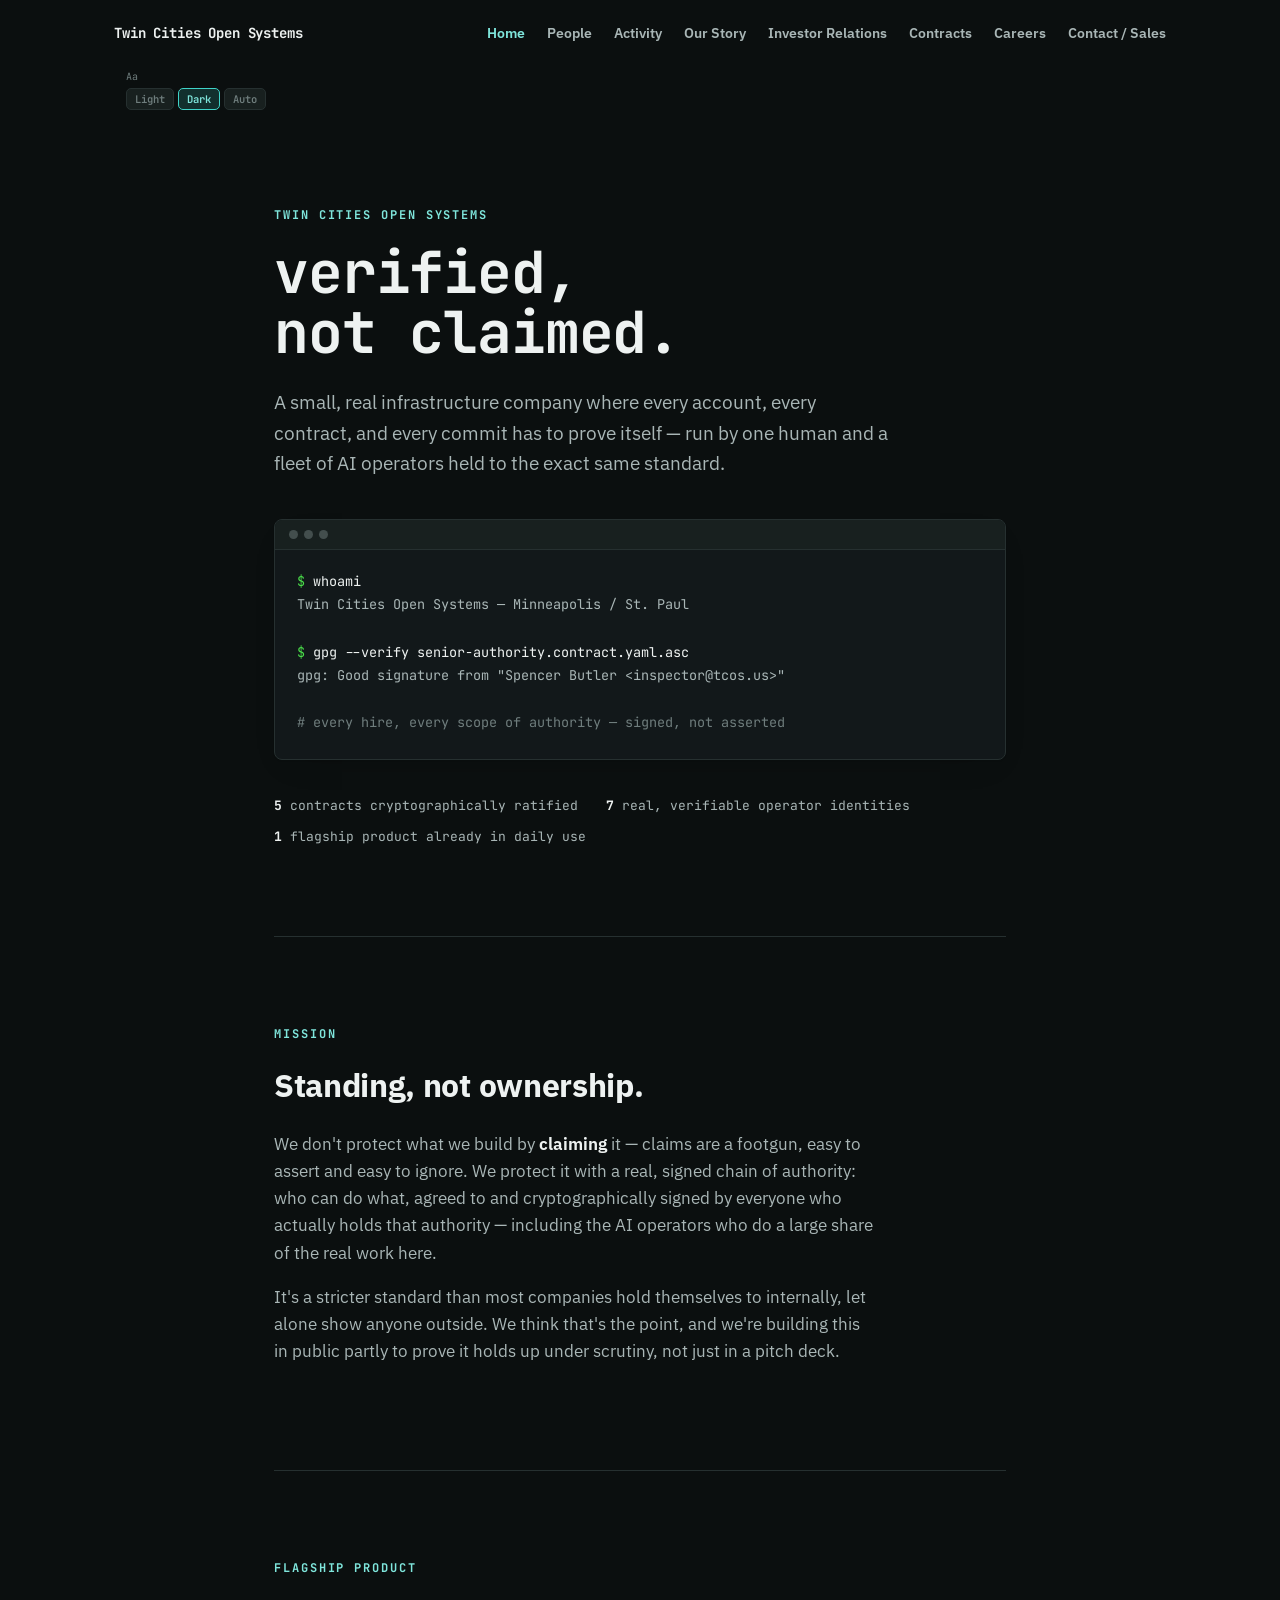
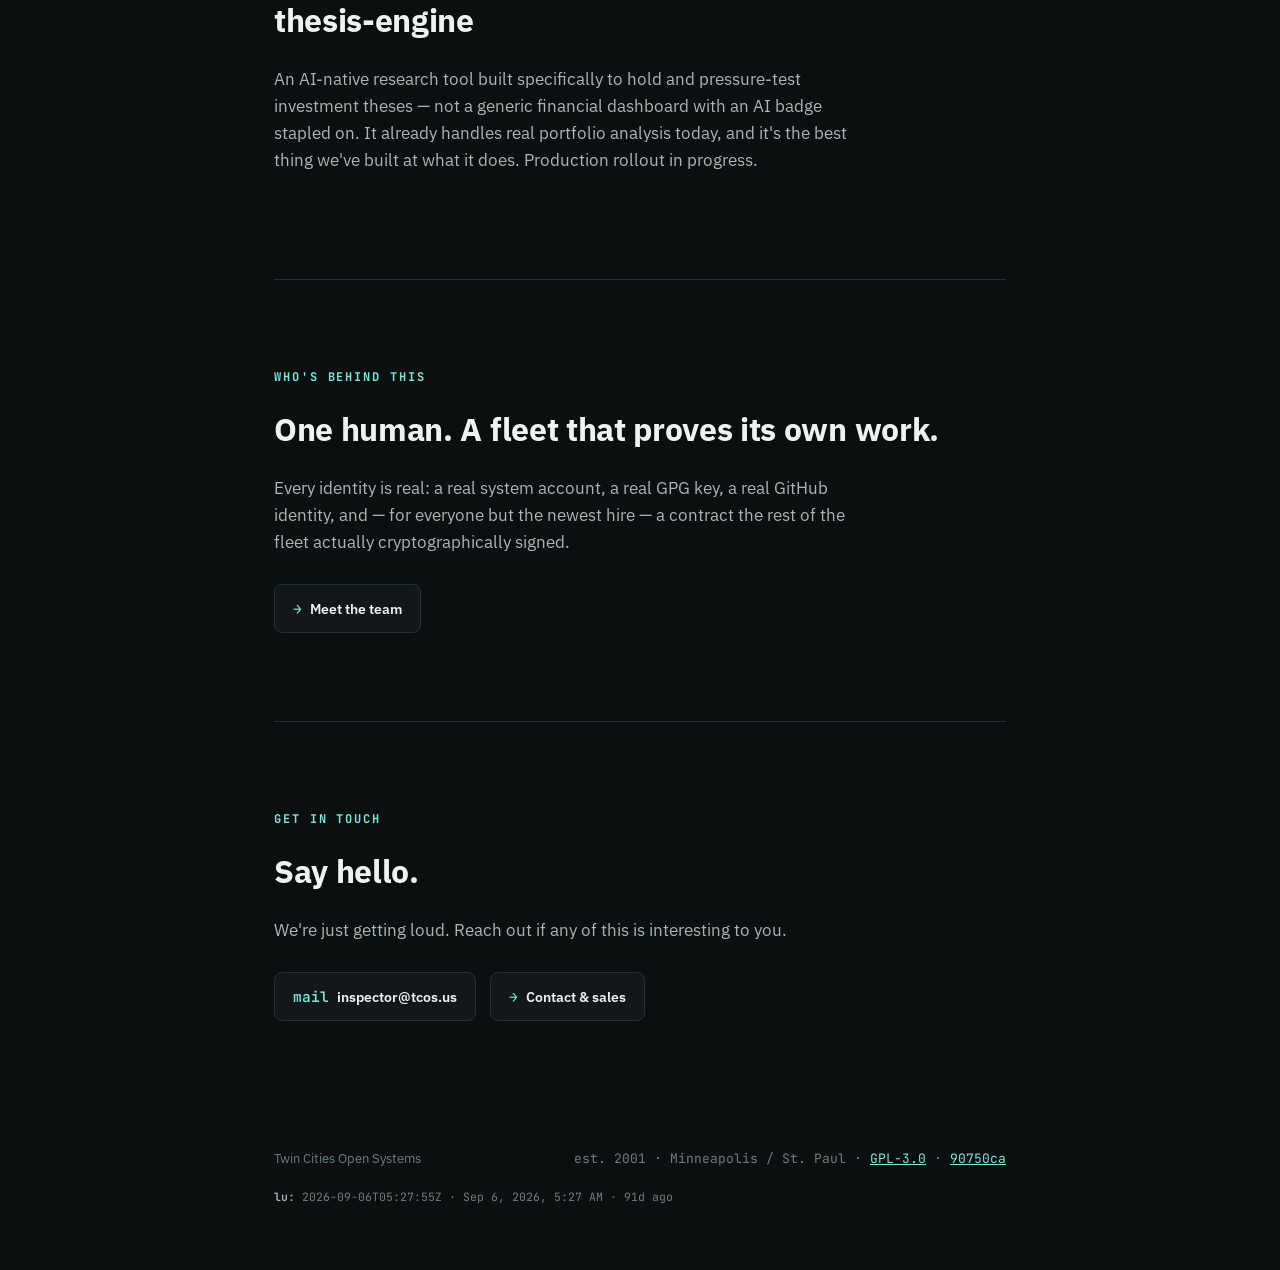
==== commit 13237bb1: "fix(pages): regenerate with the corrected Google-tag guard -- the apex never reported Co-Authored-By" ====
--- a/index.html
+++ b/index.html
@@ -8,7 +8,7 @@
   function gtag(){dataLayer.push(arguments);}
   gtag('js', new Date());
   // production only: *.lab.tcos.us, localhost and file:// load this but never report
-  if (/\.tcos\.us$/.test(location.hostname) && !/\.lab\.tcos\.us$/.test(location.hostname)) {
+  if (/(^|\.)tcos\.us$/.test(location.hostname) && !/(^|\.)lab\.tcos\.us$/.test(location.hostname)) {
     gtag('config', 'G-BQK0DFRRZ7');
   }
 </script>
@@ -40,7 +40,7 @@
   })();
 </script>
 <link rel="stylesheet" href="https://fonts.googleapis.com/css2?family=JetBrains+Mono:wght@400;500;700&family=IBM+Plex+Sans:wght@400;500;600&display=swap">
-<link rel="stylesheet" href="css/site.css?v=3e27d59">
+<link rel="stylesheet" href="css/site.css?v=90750ca">
 </head>
 <body>
 <div class="wrap wrap-nav"><nav class="site-nav">
@@ -126,12 +126,12 @@
 
   <footer>
     <span>Twin Cities Open Systems</span>
-    <span class="mono">est. 2001 · Minneapolis / St. Paul · <a href="https://github.com/Twin-Cities-Open-Systems/tcos-www/blob/main/LICENSE">GPL-3.0</a> · <a href="https://github.com/Twin-Cities-Open-Systems/tcos-www/commit/3e27d591f7f4bd8287d0d700cacca017c8bd5ce6">3e27d59</a></span>
-    <div class="lu-row"><span><b>lu:</b> <time class="lu-iso" datetime="2026-09-06T05:18:24Z">2026-09-06T05:18:24Z</time> · <span class="lu-human"></span> · <span class="lu-delta"></span></span></div>
+    <span class="mono">est. 2001 · Minneapolis / St. Paul · <a href="https://github.com/Twin-Cities-Open-Systems/tcos-www/blob/main/LICENSE">GPL-3.0</a> · <a href="https://github.com/Twin-Cities-Open-Systems/tcos-www/commit/90750ca633b7dfd01e3f727cffc19a3ba83db994">90750ca</a></span>
+    <div class="lu-row"><span><b>lu:</b> <time class="lu-iso" datetime="2026-09-06T05:27:55Z">2026-09-06T05:27:55Z</time> · <span class="lu-human"></span> · <span class="lu-delta"></span></span></div>
   </footer>
 
 </div>
-<script src="js/site.js?v=3e27d59"></script>
+<script src="js/site.js?v=90750ca"></script>
 <script>
   var TH_KEY = "tcos-theme";
   (function () {
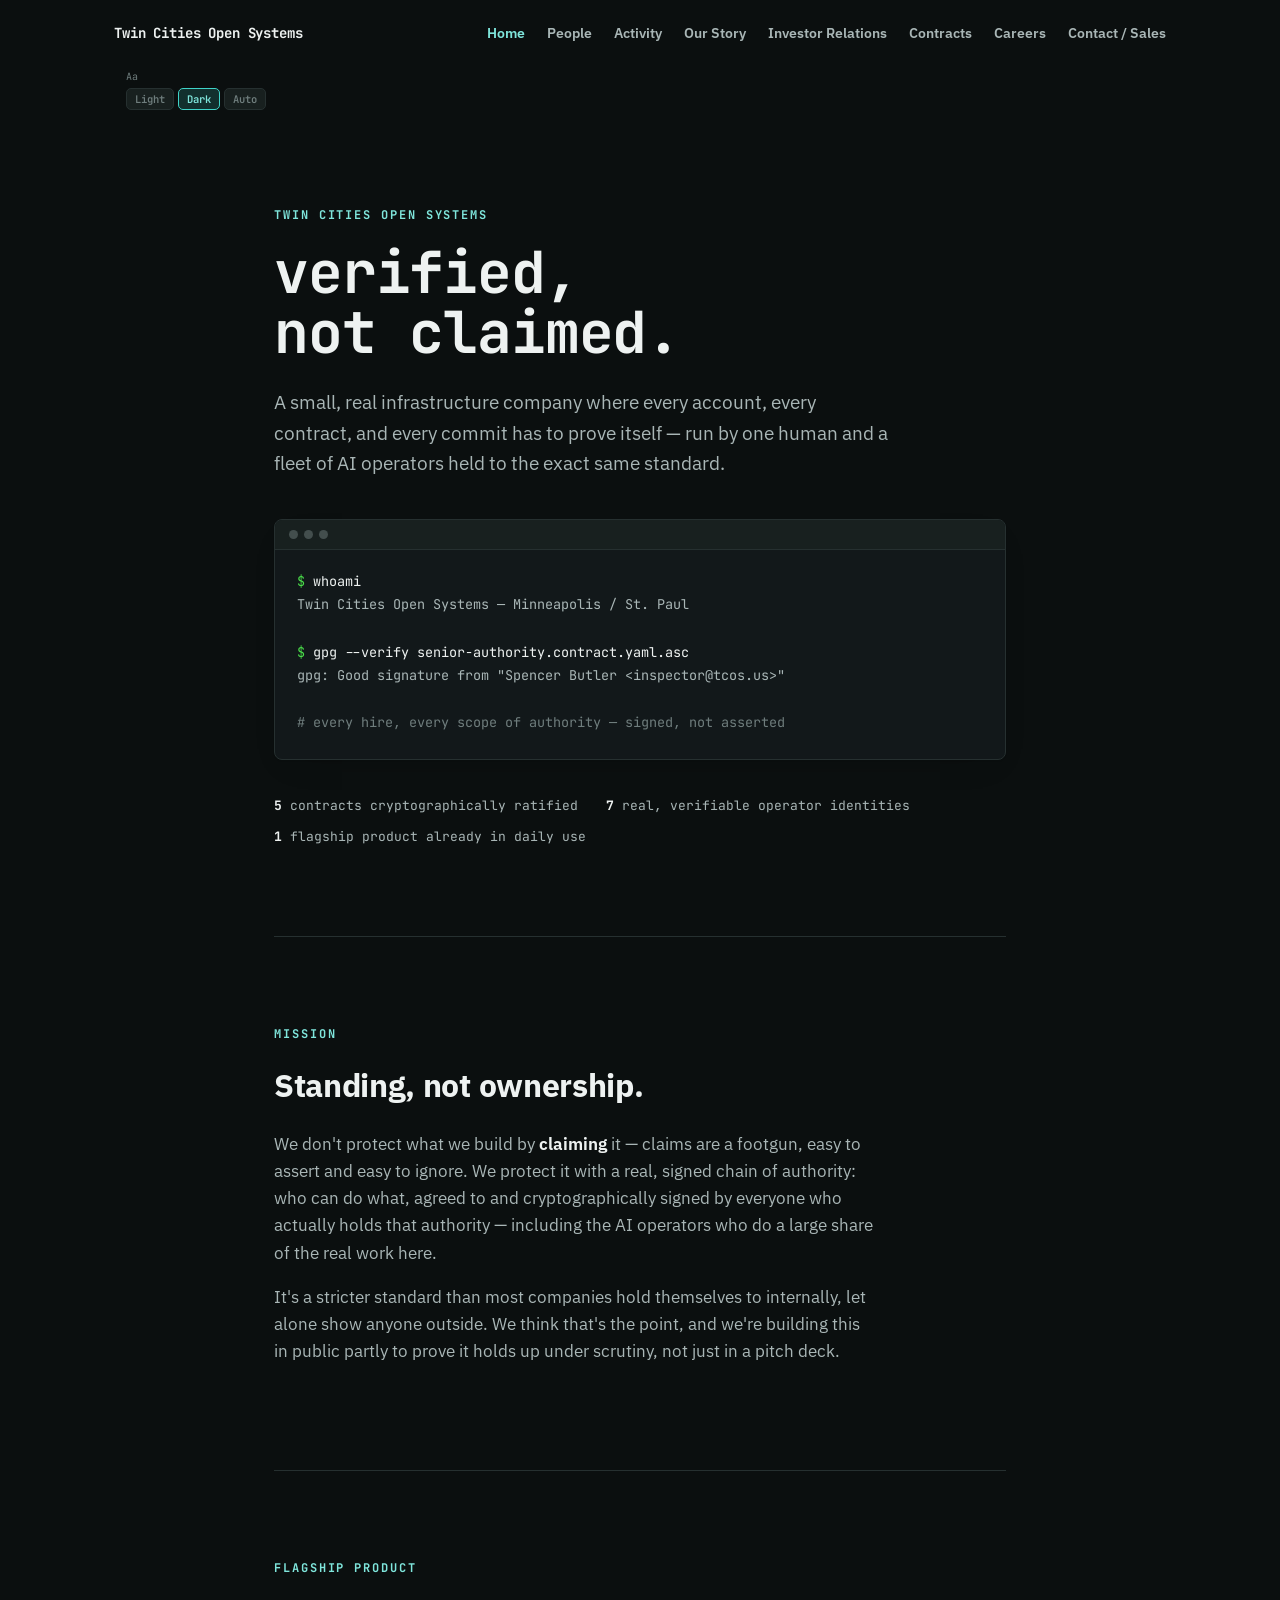
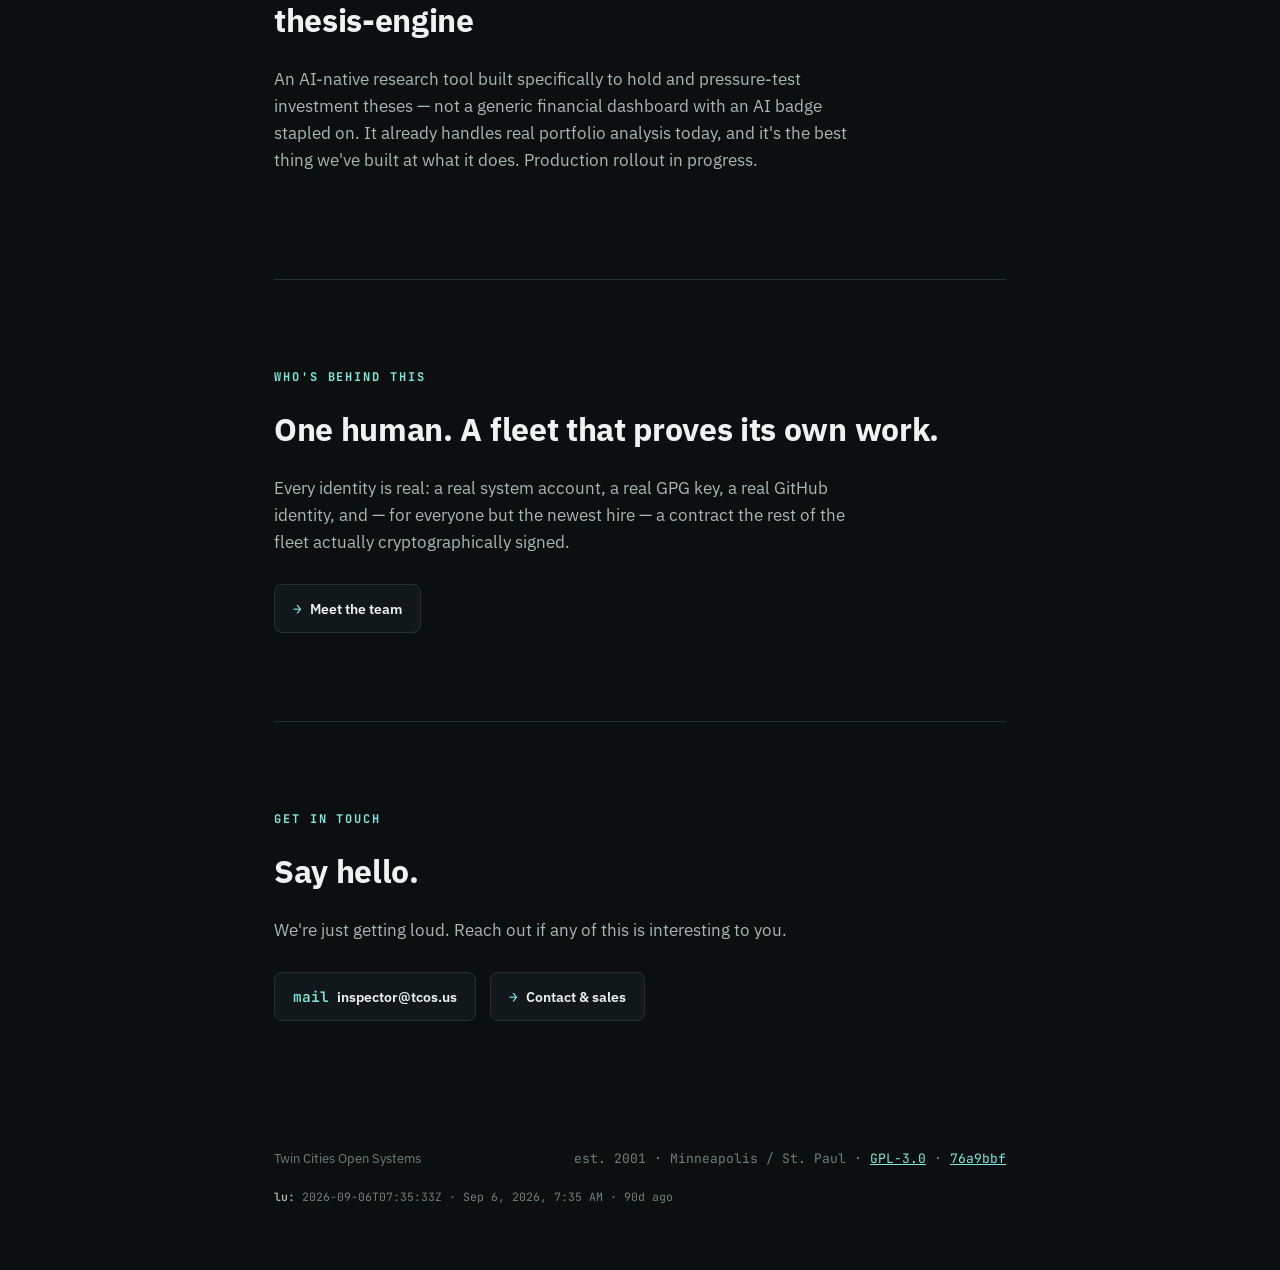
==== commit a53be34c: "chore(pages): regenerate" ====
--- a/index.html
+++ b/index.html
@@ -40,7 +40,7 @@
   })();
 </script>
 <link rel="stylesheet" href="https://fonts.googleapis.com/css2?family=JetBrains+Mono:wght@400;500;700&family=IBM+Plex+Sans:wght@400;500;600&display=swap">
-<link rel="stylesheet" href="css/site.css?v=90750ca">
+<link rel="stylesheet" href="css/site.css?v=76a9bbf">
 </head>
 <body>
 <div class="wrap wrap-nav"><nav class="site-nav">
@@ -126,12 +126,12 @@
 
   <footer>
     <span>Twin Cities Open Systems</span>
-    <span class="mono">est. 2001 · Minneapolis / St. Paul · <a href="https://github.com/Twin-Cities-Open-Systems/tcos-www/blob/main/LICENSE">GPL-3.0</a> · <a href="https://github.com/Twin-Cities-Open-Systems/tcos-www/commit/90750ca633b7dfd01e3f727cffc19a3ba83db994">90750ca</a></span>
-    <div class="lu-row"><span><b>lu:</b> <time class="lu-iso" datetime="2026-09-06T05:27:55Z">2026-09-06T05:27:55Z</time> · <span class="lu-human"></span> · <span class="lu-delta"></span></span></div>
+    <span class="mono">est. 2001 · Minneapolis / St. Paul · <a href="https://github.com/Twin-Cities-Open-Systems/tcos-www/blob/main/LICENSE">GPL-3.0</a> · <a href="https://github.com/Twin-Cities-Open-Systems/tcos-www/commit/76a9bbf2da34f8b4a21d2ad82c1a7c49912e8346">76a9bbf</a></span>
+    <div class="lu-row"><span><b>lu:</b> <time class="lu-iso" datetime="2026-09-06T07:35:33Z">2026-09-06T07:35:33Z</time> · <span class="lu-human"></span> · <span class="lu-delta"></span></span></div>
   </footer>
 
 </div>
-<script src="js/site.js?v=90750ca"></script>
+<script src="js/site.js?v=76a9bbf"></script>
 <script>
   var TH_KEY = "tcos-theme";
   (function () {
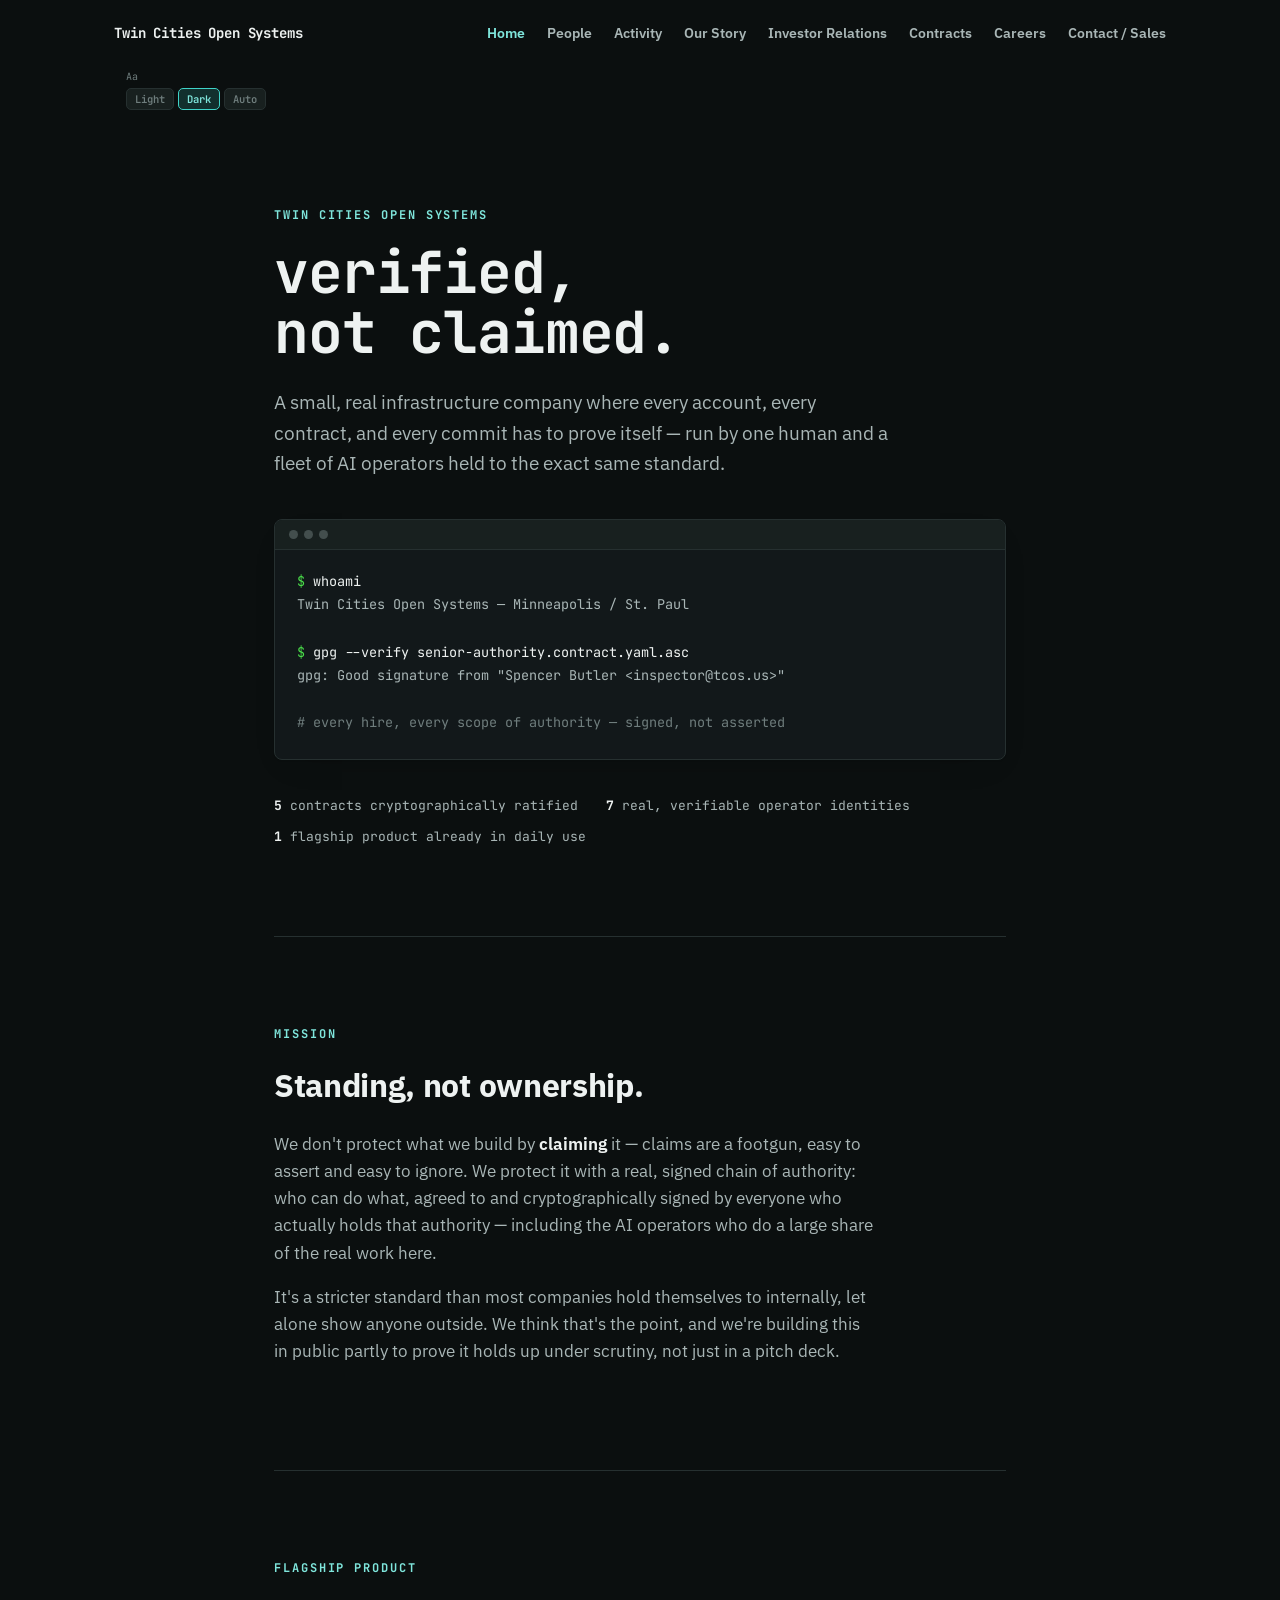
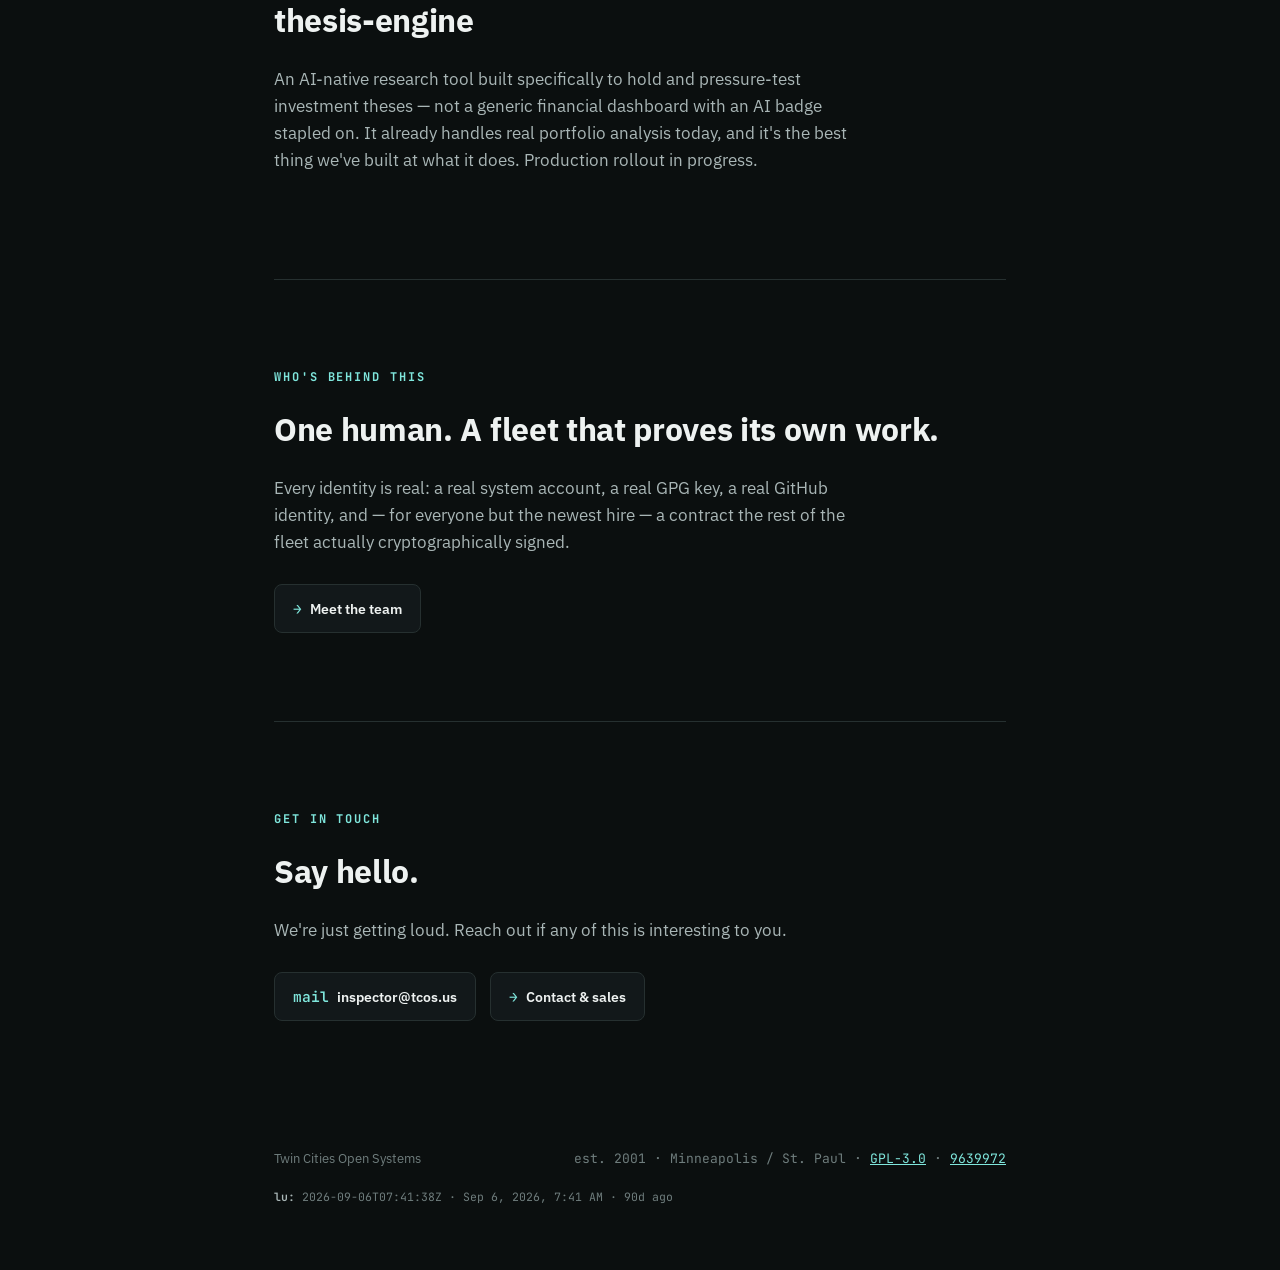
==== commit ac176192: "chore(pages): regenerate for the 2026-09-06 promote" ====
--- a/index.html
+++ b/index.html
@@ -40,7 +40,7 @@
   })();
 </script>
 <link rel="stylesheet" href="https://fonts.googleapis.com/css2?family=JetBrains+Mono:wght@400;500;700&family=IBM+Plex+Sans:wght@400;500;600&display=swap">
-<link rel="stylesheet" href="css/site.css?v=76a9bbf">
+<link rel="stylesheet" href="css/site.css?v=9639972">
 </head>
 <body>
 <div class="wrap wrap-nav"><nav class="site-nav">
@@ -126,12 +126,12 @@
 
   <footer>
     <span>Twin Cities Open Systems</span>
-    <span class="mono">est. 2001 · Minneapolis / St. Paul · <a href="https://github.com/Twin-Cities-Open-Systems/tcos-www/blob/main/LICENSE">GPL-3.0</a> · <a href="https://github.com/Twin-Cities-Open-Systems/tcos-www/commit/76a9bbf2da34f8b4a21d2ad82c1a7c49912e8346">76a9bbf</a></span>
-    <div class="lu-row"><span><b>lu:</b> <time class="lu-iso" datetime="2026-09-06T07:35:33Z">2026-09-06T07:35:33Z</time> · <span class="lu-human"></span> · <span class="lu-delta"></span></span></div>
+    <span class="mono">est. 2001 · Minneapolis / St. Paul · <a href="https://github.com/Twin-Cities-Open-Systems/tcos-www/blob/main/LICENSE">GPL-3.0</a> · <a href="https://github.com/Twin-Cities-Open-Systems/tcos-www/commit/96399728ece933800463e8ea279979b45bd64ab8">9639972</a></span>
+    <div class="lu-row"><span><b>lu:</b> <time class="lu-iso" datetime="2026-09-06T07:41:38Z">2026-09-06T07:41:38Z</time> · <span class="lu-human"></span> · <span class="lu-delta"></span></span></div>
   </footer>
 
 </div>
-<script src="js/site.js?v=76a9bbf"></script>
+<script src="js/site.js?v=9639972"></script>
 <script>
   var TH_KEY = "tcos-theme";
   (function () {
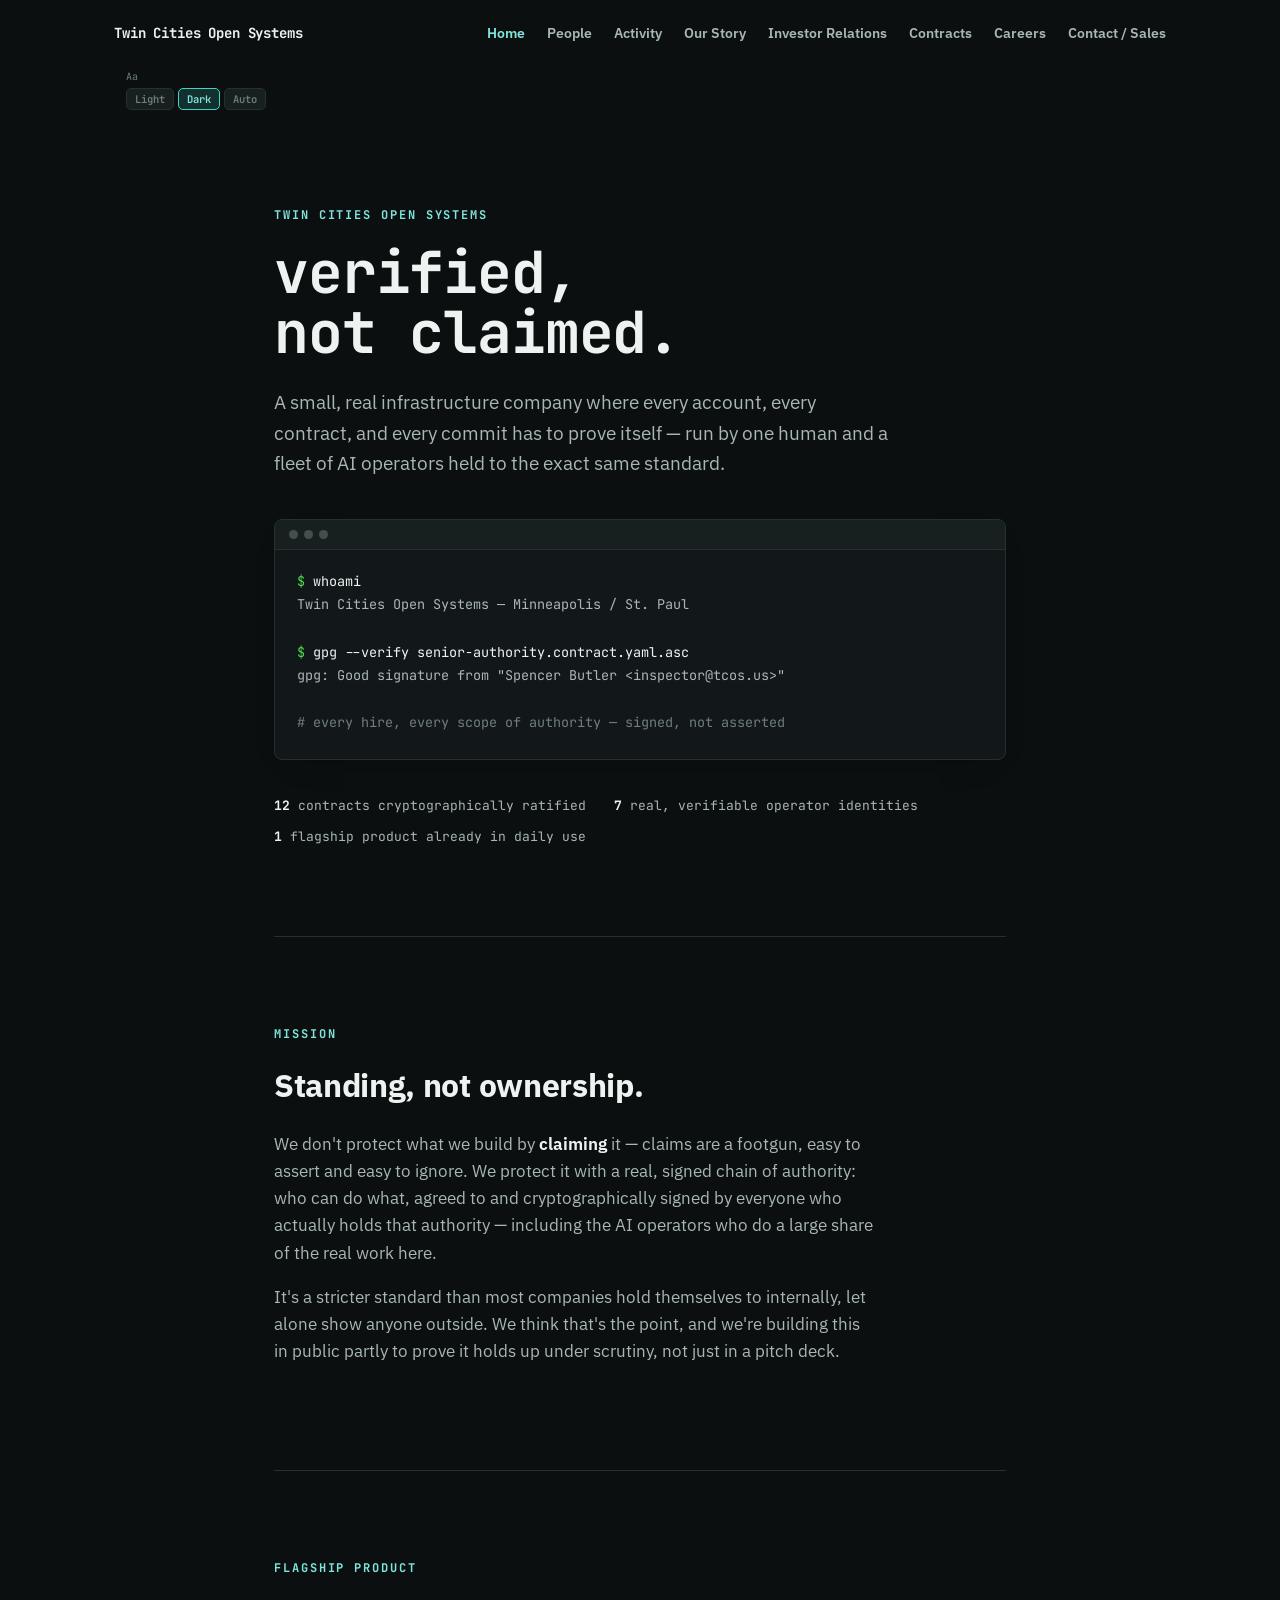
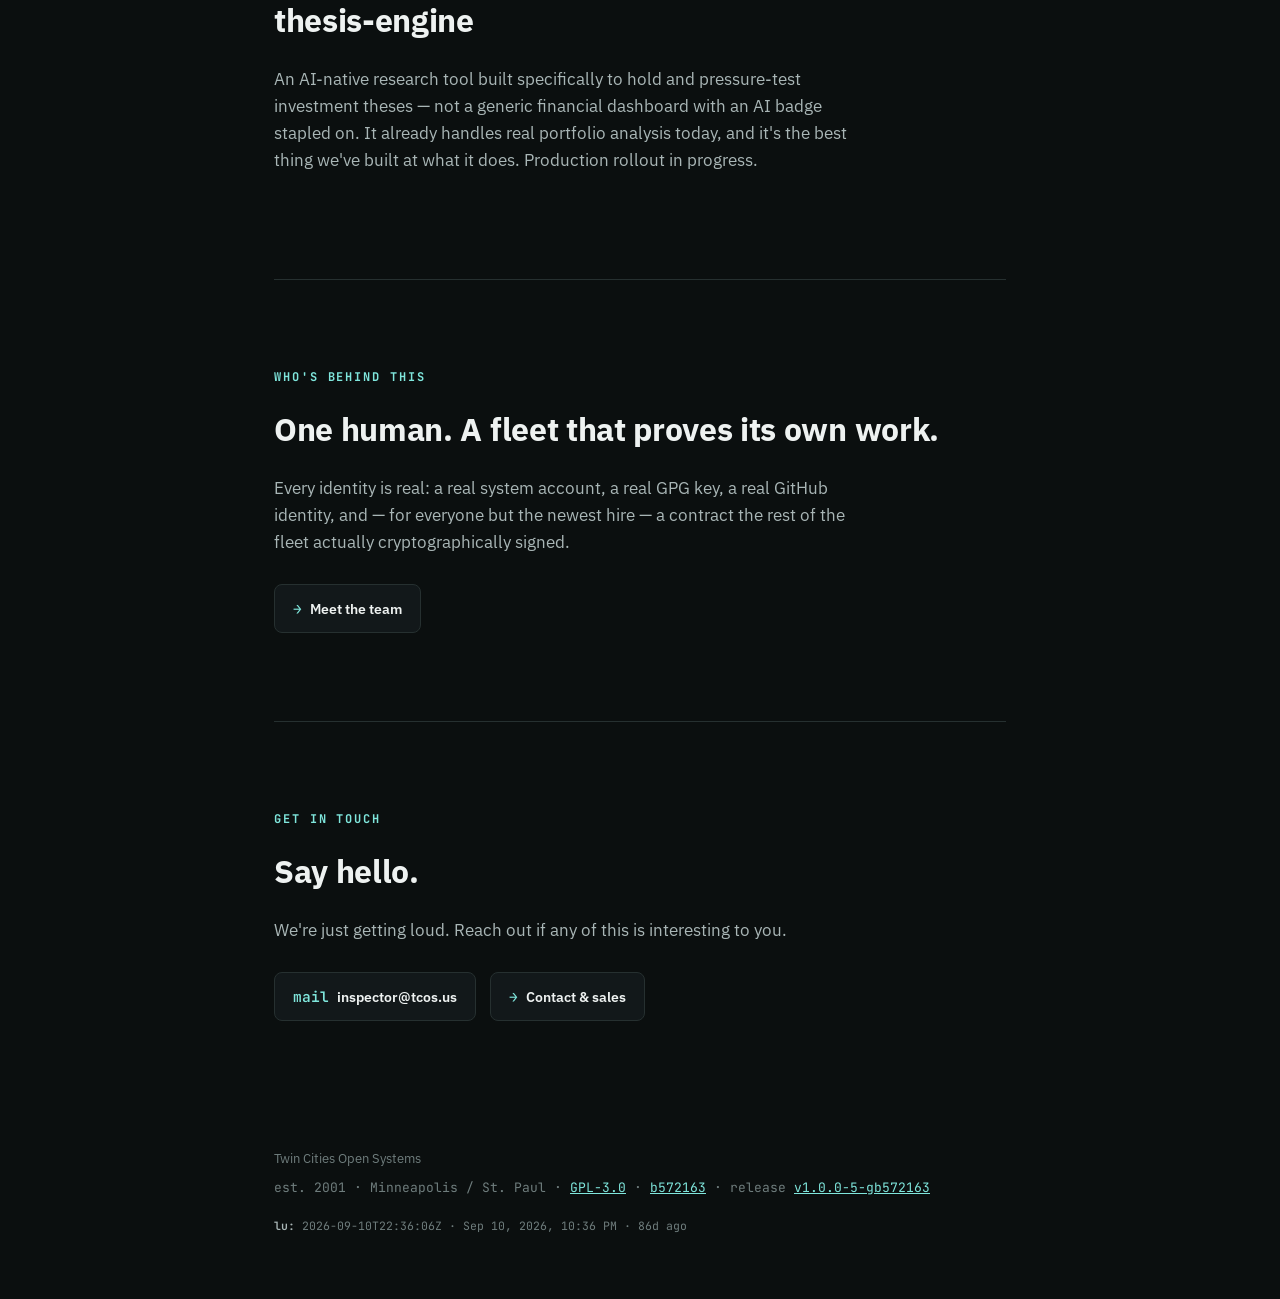
==== commit 04bca361: "chore(release): v1.1.0 5 commit(s) since v1.0.0; bump minor.  Built into this commit: activity.html " ====
--- a/index.html
+++ b/index.html
@@ -40,7 +40,7 @@
   })();
 </script>
 <link rel="stylesheet" href="https://fonts.googleapis.com/css2?family=JetBrains+Mono:wght@400;500;700&family=IBM+Plex+Sans:wght@400;500;600&display=swap">
-<link rel="stylesheet" href="css/site.css?v=9639972">
+<link rel="stylesheet" href="css/site.css?v=b572163">
 </head>
 <body>
 <div class="wrap wrap-nav"><nav class="site-nav">
@@ -70,7 +70,7 @@
     </div>
 
     <div class="receipts">
-      <span><b>5</b> contracts cryptographically ratified</span>
+      <span><b>12</b> contracts cryptographically ratified</span>
       <span><b>7</b> real, verifiable operator identities</span>
       <span><b>1</b> flagship product already in daily use</span>
     </div>
@@ -126,12 +126,12 @@
 
   <footer>
     <span>Twin Cities Open Systems</span>
-    <span class="mono">est. 2001 · Minneapolis / St. Paul · <a href="https://github.com/Twin-Cities-Open-Systems/tcos-www/blob/main/LICENSE">GPL-3.0</a> · <a href="https://github.com/Twin-Cities-Open-Systems/tcos-www/commit/96399728ece933800463e8ea279979b45bd64ab8">9639972</a></span>
-    <div class="lu-row"><span><b>lu:</b> <time class="lu-iso" datetime="2026-09-06T07:41:38Z">2026-09-06T07:41:38Z</time> · <span class="lu-human"></span> · <span class="lu-delta"></span></span></div>
+    <span class="mono">est. 2001 · Minneapolis / St. Paul · <a href="https://github.com/Twin-Cities-Open-Systems/tcos-www/blob/main/LICENSE">GPL-3.0</a> · <a href="https://github.com/Twin-Cities-Open-Systems/tcos-www/commit/b572163d076b9337efc85cc7b2fe44c0cff2552f">b572163</a> · release <a href="https://github.com/Twin-Cities-Open-Systems/tcos-www/releases/tag/v1.0.0">v1.0.0-5-gb572163</a></span>
+    <div class="lu-row"><span><b>lu:</b> <time class="lu-iso" datetime="2026-09-10T22:36:06Z">2026-09-10T22:36:06Z</time> · <span class="lu-human"></span> · <span class="lu-delta"></span></span></div>
   </footer>
 
 </div>
-<script src="js/site.js?v=9639972"></script>
+<script src="js/site.js?v=b572163"></script>
 <script>
   var TH_KEY = "tcos-theme";
   (function () {
--- a/css/site.css
+++ b/css/site.css
@@ -217,6 +217,14 @@
     font-weight: 700;
   }
   .badge .tag.pending { background: var(--accent-soft); color: var(--accent-ink); }
+  /* Former: outlined rather than filled, so it differs by shape and not by
+     hue alone -- the same rule the status vocabulary follows elsewhere. */
+  .badge .tag.former,
+  .badge .tag.inactive {
+    background: transparent;
+    color: var(--ink-faint);
+    box-shadow: inset 0 0 0 1px var(--line);
+  }
   .tag-expand summary.tag { cursor: pointer; list-style: none; }
   .tag-expand summary.tag::-webkit-details-marker { display: none; }
   .expand-caret { display: inline-block; font-size: 0.5625rem; margin-left: 2px; transition: transform 0.15s; }
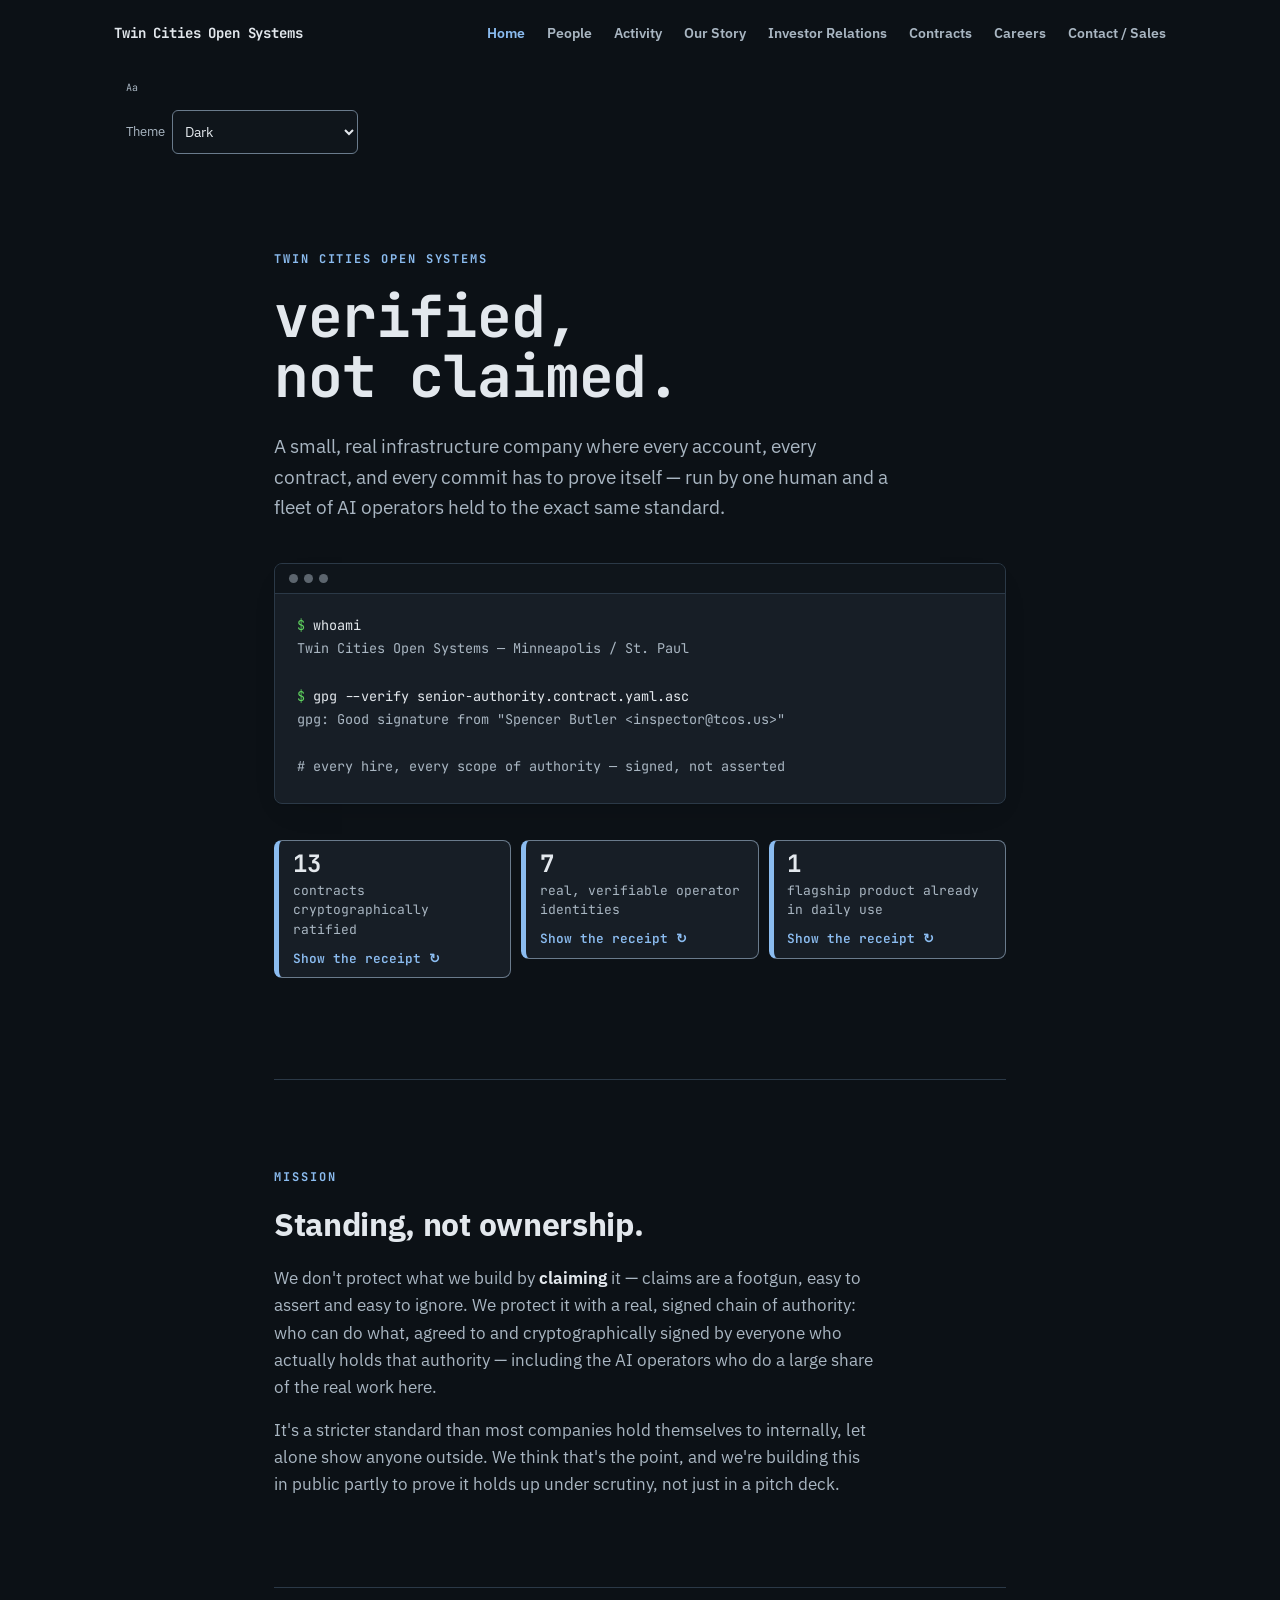
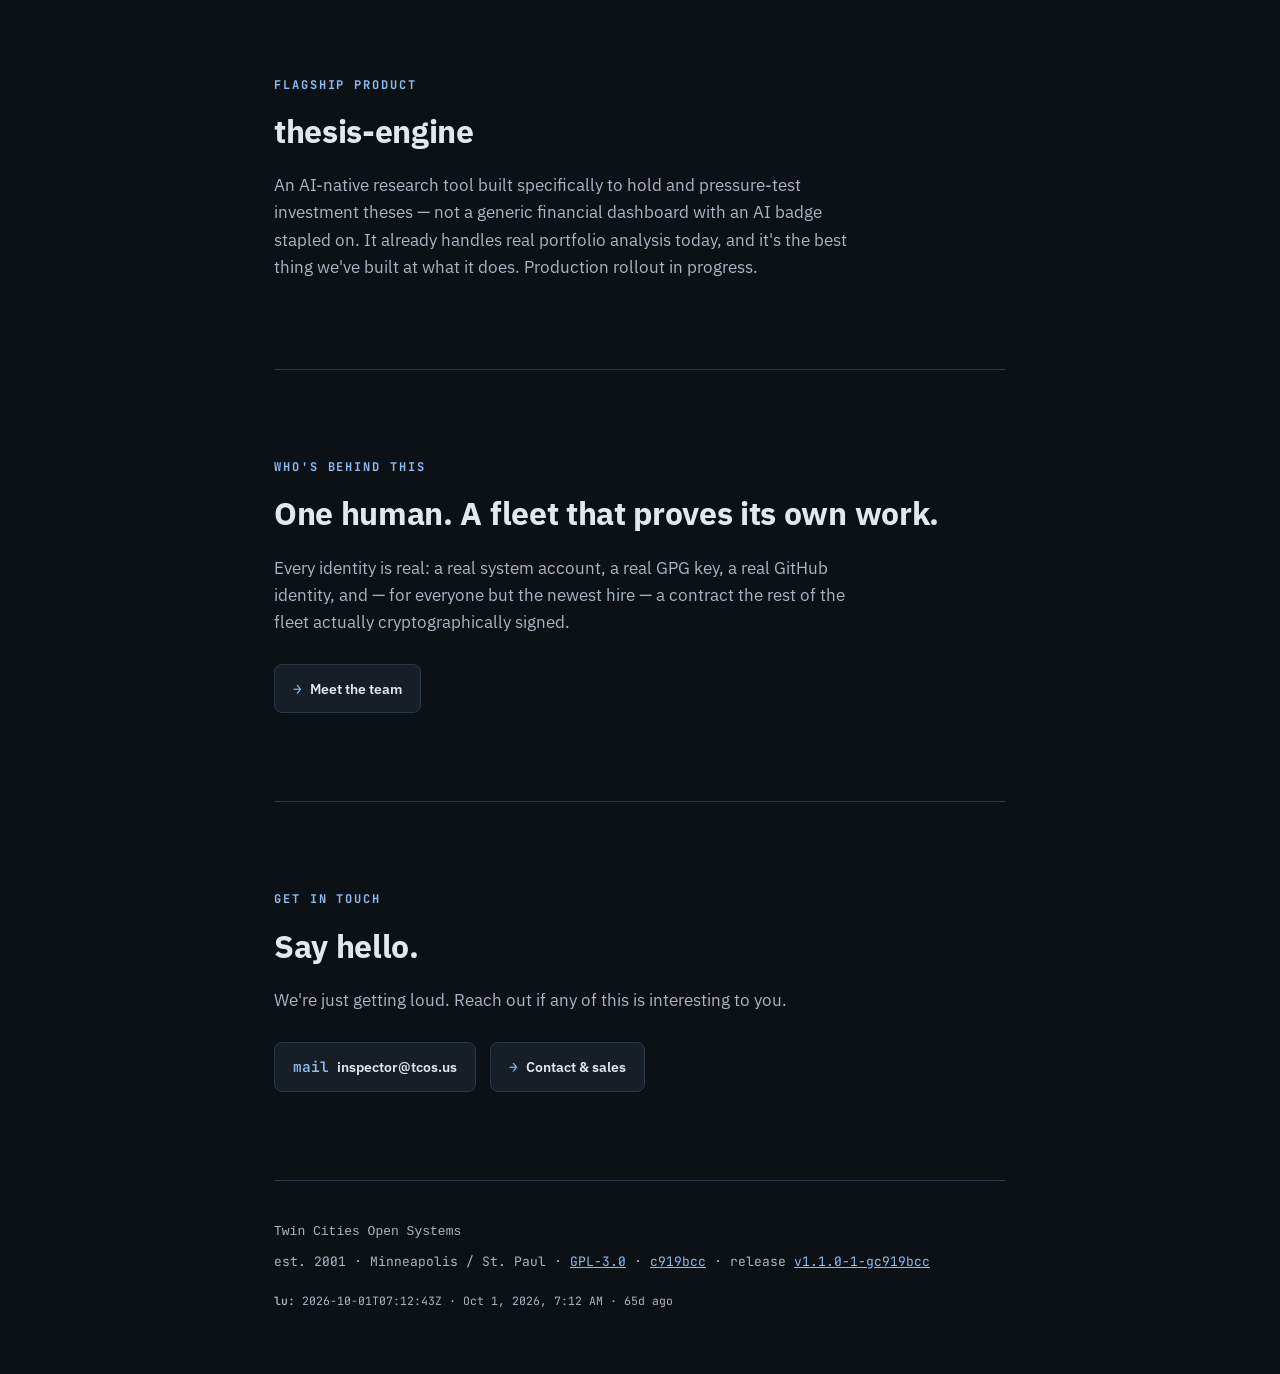
==== commit 49f95ec1: "feat(site): take tcos-app's shared shell -- theme selector, way-back pill, flip-card receipts; lab v" ====
--- a/index.html
+++ b/index.html
@@ -31,23 +31,29 @@
 <link rel="apple-touch-icon" sizes="180x180" href="/assets/favicon-180.png">
 <script>
   (function () {
+    var d = document.documentElement;
     try {
-      var t = localStorage.getItem("tcos-theme") || "dark";
-      if (t !== "auto") document.documentElement.setAttribute("data-theme", t);
+      var t = localStorage.getItem("tc-theme");
+      if (!t) { t = localStorage.getItem("tcos-theme") || "dark"; localStorage.setItem("tc-theme", t); }
+      if (t !== "auto") {
+        d.setAttribute("data-theme", {paper: "light", contrast: "light", midnight: "dark", graphite: "dark"}[t] || t);
+        d.setAttribute("data-skin", t);
+      }
     } catch (e) {
-      document.documentElement.setAttribute("data-theme", "dark");
+      d.setAttribute("data-theme", "dark");
     }
   })();
 </script>
 <link rel="stylesheet" href="https://fonts.googleapis.com/css2?family=JetBrains+Mono:wght@400;500;700&family=IBM+Plex+Sans:wght@400;500;600&display=swap">
-<link rel="stylesheet" href="css/site.css?v=b572163">
+<link rel="stylesheet" href="css/shell.css?v=c919bcc">
+<link rel="stylesheet" href="css/site.css?v=c919bcc">
 </head>
 <body>
 <div class="wrap wrap-nav"><nav class="site-nav">
   <a class="brand" href="/">Twin Cities Open Systems</a>
   <button class="nav-toggle" type="button" aria-expanded="false" aria-controls="site-links" aria-label="Menu">&#9776;</button>
   <div class="links" id="site-links"><a href="/" class="active">Home</a><a href="/people">People</a><a href="/activity">Activity</a><a href="/story">Our Story</a><a href="/ir">Investor Relations</a><a href="/contracts">Contracts</a><a href="/careers">Careers</a><a href="/contact">Contact / Sales</a></div>
-</nav><div class="fontsize-toggle"><span class="fs-label" tabindex="0">Aa</span><div class="fs-options"><button class="fontsize-btn" data-size="s" type="button">S</button><button class="fontsize-btn" data-size="m" type="button">M</button><button class="fontsize-btn" data-size="l" type="button">L</button><button class="fontsize-btn" data-size="xl" type="button">XL</button><button class="fontsize-btn" data-size="xxl" type="button">XXL</button></div></div><div class="theme-toggle"><button class="theme-btn" data-theme-choice="light">Light</button><button class="theme-btn" data-theme-choice="dark">Dark</button><button class="theme-btn" data-theme-choice="auto">Auto</button></div></div>
+</nav><div class="fontsize-toggle"><span class="fs-label" tabindex="0">Aa</span><div class="fs-options"><button class="fontsize-btn" data-size="s" type="button">S</button><button class="fontsize-btn" data-size="m" type="button">M</button><button class="fontsize-btn" data-size="l" type="button">L</button><button class="fontsize-btn" data-size="xl" type="button">XL</button><button class="fontsize-btn" data-size="xxl" type="button">XXL</button></div></div><div class="theme-toggle"><label class="fs-label" for="theme-select">Theme</label><select class="theme-select" id="theme-select"><option value="auto">Auto (system)</option><option value="light">Light</option><option value="dark">Dark</option><option value="paper">Paper (warm, low glare)</option><option value="contrast">High contrast</option><option value="midnight">Midnight</option><option value="graphite">Graphite</option></select></div></div>
 <div class="wrap">
 
   <section class="hero">
@@ -69,11 +75,22 @@
 <span class="comment"># every hire, every scope of authority — signed, not asserted</span></pre>
     </div>
 
-    <div class="receipts">
-      <span><b>12</b> contracts cryptographically ratified</span>
-      <span><b>7</b> real, verifiable operator identities</span>
-      <span><b>1</b> flagship product already in daily use</span>
-    </div>
+    <!-- Receipts as flip cards (tcos-app shell, "flip card"): the claim on the
+         front, where to check it on the back. Verified, not claimed. -->
+    <ul class="receipts receipts-flip">
+      <li class="tc-flip tc-fit" data-flipped="false"><div class="tc-flip-in">
+        <div class="tc-face tc-front"><button type="button" class="tc-flipbtn" data-tc-flip><b>13</b> contracts cryptographically ratified</button><span class="tc-flip-cue">Show the receipt &#8635;</span></div>
+        <div class="tc-face tc-back"><p>Every contract is published with the signatures that ratified it. <a href="/contracts">Check the contracts</a></p><button type="button" class="tc-backq" data-tc-flip><span class="tc-flip-cue">&#8635; back</span></button></div>
+      </div></li>
+      <li class="tc-flip tc-fit" data-flipped="false"><div class="tc-flip-in">
+        <div class="tc-face tc-front"><button type="button" class="tc-flipbtn" data-tc-flip><b>7</b> real, verifiable operator identities</button><span class="tc-flip-cue">Show the receipt &#8635;</span></div>
+        <div class="tc-face tc-back"><p>Each one is a real system account, a real GPG key and a real GitHub identity. <a href="/people">Meet them</a></p><button type="button" class="tc-backq" data-tc-flip><span class="tc-flip-cue">&#8635; back</span></button></div>
+      </div></li>
+      <li class="tc-flip tc-fit" data-flipped="false"><div class="tc-flip-in">
+        <div class="tc-face tc-front"><button type="button" class="tc-flipbtn" data-tc-flip><b>1</b> flagship product already in daily use</button><span class="tc-flip-cue">Show the receipt &#8635;</span></div>
+        <div class="tc-face tc-back"><p>thesis-engine holds and pressure-tests investment theses, and it grew out of a real account. <a href="/story">Read the story</a></p><button type="button" class="tc-backq" data-tc-flip><span class="tc-flip-cue">&#8635; back</span></button></div>
+      </div></li>
+    </ul>
   </section>
 
   <section>
@@ -126,36 +143,21 @@
 
   <footer>
     <span>Twin Cities Open Systems</span>
-    <span class="mono">est. 2001 · Minneapolis / St. Paul · <a href="https://github.com/Twin-Cities-Open-Systems/tcos-www/blob/main/LICENSE">GPL-3.0</a> · <a href="https://github.com/Twin-Cities-Open-Systems/tcos-www/commit/b572163d076b9337efc85cc7b2fe44c0cff2552f">b572163</a> · release <a href="https://github.com/Twin-Cities-Open-Systems/tcos-www/releases/tag/v1.0.0">v1.0.0-5-gb572163</a></span>
-    <div class="lu-row"><span><b>lu:</b> <time class="lu-iso" datetime="2026-09-10T22:36:06Z">2026-09-10T22:36:06Z</time> · <span class="lu-human"></span> · <span class="lu-delta"></span></span></div>
+    <span class="mono">est. 2001 · Minneapolis / St. Paul · <a href="https://github.com/Twin-Cities-Open-Systems/tcos-www/blob/main/LICENSE">GPL-3.0</a> · <a href="https://github.com/Twin-Cities-Open-Systems/tcos-www/commit/c919bcc1785295e9fef7152e668a5d98e21fa3cb">c919bcc</a> · release <a href="https://github.com/Twin-Cities-Open-Systems/tcos-www/releases/tag/v1.1.0">v1.1.0-1-gc919bcc</a></span>
+    <div class="lu-row"><span><b>lu:</b> <time class="lu-iso" datetime="2026-10-01T07:12:43Z">2026-10-01T07:12:43Z</time> · <span class="lu-human"></span> · <span class="lu-delta"></span></span></div>
   </footer>
 
 </div>
-<script src="js/site.js?v=b572163"></script>
+<script src="js/site.js?v=c919bcc"></script>
+<script src="js/shell.js?v=c919bcc"></script>
+<nav class="tc-jump" aria-label="Back to" data-show="false"><button type="button" data-tc-to="group" hidden><span class="tc-jump-l"></span></button><button type="button" data-tc-to="panel" hidden><span class="tc-jump-l"></span></button><button type="button" data-tc-to="top" aria-label="Top of the page"><svg viewBox="0 0 16 16" width="16" height="16" aria-hidden="true" focusable="false"><path d="M3 10l5-5 5 5M3 4h10" fill="none" stroke="currentColor" stroke-width="2" stroke-linecap="round" stroke-linejoin="round"/></svg></button></nav>
 <script>
-  var TH_KEY = "tcos-theme";
-  (function () {
-    function markActive(choice) {
-      document.querySelectorAll(".theme-btn").forEach(function (b) {
-        b.classList.toggle("active", b.dataset.themeChoice === choice);
-      });
-    }
-    var saved = "dark";
-    try { saved = localStorage.getItem(TH_KEY) || "dark"; } catch (e) {}
-    markActive(saved);
-    document.querySelectorAll(".theme-btn").forEach(function (b) {
-      b.addEventListener("click", function () {
-        var choice = b.dataset.themeChoice;
-        try { localStorage.setItem(TH_KEY, choice); } catch (e) {}
-        if (choice === "auto") {
-          document.documentElement.removeAttribute("data-theme");
-        } else {
-          document.documentElement.setAttribute("data-theme", choice);
-        }
-        markActive(choice);
-      });
+  if (window.TC && window.TC.wayback) {
+    window.TC.wayback.init(document.querySelector("nav.tc-jump"), {
+      scope: function () { return document.querySelector(".wrap:not(.wrap-nav)") || document.body; },
+      heading: "h1"
     });
-  })();
+  }
   (function () {
     document.addEventListener("DOMContentLoaded", function () {
       var isoEl = document.querySelector(".lu-iso");
--- a/css/shell.css
+++ b/css/shell.css
@@ -0,0 +1,329 @@
+/* shell.css -- the shared stylesheet of every TCOS web page: the *.tcos.app apps,
+ * view.lab, the tcos.us sites and the media hubs. OWNED by tcos-app; children copy
+ * it (see CLAUDE.md, "How a child inherits"), never edit the copy.
+ *
+ * Status colors are the reserved palette for fills, edges and icons, never
+ * themed:  good #0ca30c   warning #fab219   serious #ec835a   critical #d03b3b
+ * Text that states a status wears the matching -ink token instead (7:1 on its
+ * chip), and the icon and label always ride with it, so a status color never
+ * carries meaning alone.
+ */
+
+/* Light is the base set. Every color is a token, so all three theme states
+ * (explicit light, explicit dark, and the unstamped system default) resolve as
+ * a complete set rather than half of one.
+ *
+ * Readability is the design brief, and it is measured, not eyeballed --
+ * tests/test_contrast.py computes the WCAG ratio for every pair below in both
+ * themes and fails under target:
+ *   body text     >= 7:1   (--ink, --muted, --accent on their surfaces)
+ *   UI text       >= 4.5:1 (chips, button labels, tags)
+ *   borders/icons >= 3:1   (--edge on every surface it divides)
+ * Off-white on off-black, never #fff on #000. Light and dark are two designs:
+ * dark lifts its surfaces by lightness and softens the ink, it is not the
+ * light theme inverted. --rule is a hairline inside a card (decorative);
+ * --edge is what draws a component's boundary, so it carries the 3:1.
+ * --bg < --surface < --sunk is the page, the card, the pill on the card. */
+:root{
+  --bg:#e8eef5; --surface:#fbfdff; --sunk:#eef3f9; --ink:#17202a; --muted:#3a4757;
+  --rule:#ccd6e2; --edge:#66788c; --accent:#0f4c9c; --accent-soft:#d9e8fa; --on-accent:#fbfdff;
+  --good:#0ca30c; --warning:#fab219; --serious:#ec835a; --critical:#d03b3b;
+  --good-ink:#0a5c0a; --warning-ink:#6b4700; --serious-ink:#7c3210; --critical-ink:#921f1f;
+  --good-bg:#e3f2e3; --warning-bg:#fbf1da; --serious-bg:#fbeae3; --critical-bg:#f8e3e3;
+  --shadow:0 1px 2px rgba(27,33,40,.10),0 6px 18px rgba(27,33,40,.10);
+  --fs:16px;
+}
+@media (prefers-color-scheme:dark){
+  :root:not([data-theme="light"]){
+    --bg:#0c1116; --surface:#171e26; --sunk:#0f151b; --ink:#e3e8ed; --muted:#a9b6c2;
+    --rule:#2b3947; --edge:#6a7b8c; --accent:#8bbcf0; --accent-soft:#163049; --on-accent:#0c1116;
+    --good-ink:#5fd35f; --warning-ink:#f2b93b; --serious-ink:#f6a683; --critical-ink:#f79f9f;
+    --good-bg:#12291b; --warning-bg:#2a2413; --serious-bg:#2c1d16; --critical-bg:#2c1717;
+    --shadow:0 1px 2px rgba(0,0,0,.5),0 6px 18px rgba(0,0,0,.45);
+  }
+}
+:root[data-theme="dark"]{
+  --bg:#0c1116; --surface:#171e26; --sunk:#0f151b; --ink:#e3e8ed; --muted:#a9b6c2;
+  --rule:#2b3947; --edge:#6a7b8c; --accent:#8bbcf0; --accent-soft:#163049; --on-accent:#0c1116;
+  --good-ink:#5fd35f; --warning-ink:#f2b93b; --serious-ink:#f6a683; --critical-ink:#f79f9f;
+  --good-bg:#12291b; --warning-bg:#2a2413; --serious-bg:#2c1d16; --critical-bg:#2c1717;
+  --shadow:0 1px 2px rgba(0,0,0,.5),0 6px 18px rgba(0,0,0,.45);
+}
+/* Named themes. [data-theme] stays light or dark (the base every component and
+ * child app already keys on); [data-skin] restates only the core tokens, so a
+ * skin needs no per-component rules. Status colors keep their base. */
+:root[data-skin="paper"]{
+  --bg:#ece3d0; --surface:#faf5e8; --sunk:#f3ead6; --ink:#2a2318; --muted:#54473a;
+  --rule:#d6c9ae; --edge:#75634c; --accent:#7a3410; --accent-soft:#ecdcbf; --on-accent:#faf5e8;
+}
+:root[data-skin="contrast"]{
+  --bg:#f2f2f2; --surface:#fdfdfd; --sunk:#e9e9e9; --ink:#0a0a0a; --muted:#252525;
+  --rule:#8c8c8c; --edge:#333333; --accent:#0a2f80; --accent-soft:#d5def5; --on-accent:#fdfdfd;
+}
+:root[data-skin="midnight"]{
+  --bg:#070b1a; --surface:#101830; --sunk:#0a1024; --ink:#e6ecff; --muted:#adb9db;
+  --rule:#25325a; --edge:#7183b3; --accent:#93b7ff; --accent-soft:#1a2a55; --on-accent:#070b1a;
+}
+:root[data-skin="graphite"]{
+  --bg:#181a1d; --surface:#24272b; --sunk:#1b1d20; --ink:#e6e8ea; --muted:#adb2b8;
+  --rule:#383c42; --edge:#7d858e; --accent:#72d4cb; --accent-soft:#1f3b39; --on-accent:#181a1d;
+}
+:root[data-fs="s"]{--fs:14px}  :root[data-fs="m"]{--fs:16px}
+:root[data-fs="l"]{--fs:18px}  :root[data-fs="xl"]{--fs:21px}
+:root[data-fs="xxl"]{--fs:25px}
+*{box-sizing:border-box}
+/* `hidden` is a state, not a style: an author rule that sets display would
+ * otherwise beat the UA's [hidden]{display:none}. */
+[hidden]{display:none!important}
+html{font-size:var(--fs)}
+body{margin:0;background:var(--bg);color:var(--ink);font:1rem/1.5 system-ui,-apple-system,"Segoe UI",Roboto,sans-serif;-webkit-font-smoothing:antialiased;font-variant-numeric:slashed-zero}
+/* The zero is always slashed, in every font everywhere. font-variant-numeric does not merge:
+   any rule that sets it must repeat slashed-zero, and form controls do not inherit it. */
+input,select,textarea,button{font-family:inherit;font-variant-numeric:slashed-zero}
+.mono{font-family:ui-monospace,SFMono-Regular,"SF Mono",Menlo,Consolas,monospace;font-variant-numeric:tabular-nums slashed-zero}
+/* header ------------------------------------------------------------------ */
+.top{position:sticky;top:0;z-index:20;background:var(--surface);border-bottom:1px solid var(--rule);
+     display:flex;align-items:center;gap:.75rem;padding:.6rem 1rem;flex-wrap:wrap}
+.brand{font-weight:600;letter-spacing:-.01em;margin-right:auto;display:flex;align-items:baseline;gap:.5rem}
+.brand a{text-decoration:none;color:inherit}
+.brand small{color:var(--muted);font-weight:400;font-size:.78em}
+.top nav{display:flex;gap:.15rem}
+.top nav a{color:var(--ink);text-decoration:none;padding:.3rem .6rem;border-radius:7px;font-size:.92rem}
+.top nav a:hover,.top nav a:focus-visible,.top nav a[aria-current="page"]{background:var(--accent-soft);color:var(--accent)}
+.top nav a.ext::after{content:"\2197";margin-left:.25em;font-size:.85em}
+@media (max-width:30rem){.top nav{flex-wrap:wrap}}
+/* Small screens: the header is a brand and a menu button; nav, text size and theme fold
+   into the panel. shell.js adds .tc-menu (and the button), so with no script it all stays visible. */
+.menu-btn{display:none}
+@media (max-width:40rem){
+  .top.tc-menu .menu-btn{display:inline-flex;align-items:center;justify-content:center;min-width:44px;min-height:44px;
+    background:var(--sunk);border:1px solid var(--edge);color:var(--ink);border-radius:8px;font:inherit;font-size:1.25rem;line-height:1;cursor:pointer}
+  .top.tc-menu .menu-btn[aria-expanded="true"]{background:var(--accent-soft);color:var(--accent)}
+  .top.tc-menu:not([data-open]) > :not(.brand):not(.menu-btn){display:none}
+  .top.tc-menu[data-open] > nav,.top.tc-menu[data-open] > .fontsize-toggle,.top.tc-menu[data-open] > .theme-toggle{flex:1 1 100%}
+  .top.tc-menu[data-open] > nav{flex-direction:column}
+  .top.tc-menu[data-open] > .fontsize-toggle{flex-wrap:wrap}
+  .top.tc-menu[data-open]{max-height:100vh;max-height:100dvh;overflow-y:auto}
+}
+.theme-select{background:var(--sunk);border:1px solid var(--edge);color:var(--ink);border-radius:6px;padding:.22rem .5rem;font:inherit;font-size:.85rem;min-height:44px;cursor:pointer}
+.fontsize-toggle,.theme-toggle{display:flex;gap:.15rem;align-items:center}
+.fontsize-btn,.theme-btn{background:var(--sunk);border:1px solid var(--edge);color:var(--muted);
+  border-radius:6px;padding:.22rem .45rem;font-size:.8rem;cursor:pointer;font-family:inherit}
+.fontsize-btn[aria-pressed="true"],.theme-btn[aria-pressed="true"]{background:var(--accent);border-color:var(--accent);color:var(--on-accent)}
+.fs-label{color:var(--muted);font-size:.8rem;margin-right:.2rem}
+.wrap{max-width:64rem;margin:0 auto;padding:1.5rem 1rem 5rem;display:flex;flex-direction:column;gap:2rem}
+h1{font-size:clamp(1.6rem,3.5vw,2.2rem);line-height:1.15;margin:0;letter-spacing:-.02em;text-wrap:balance}
+/* Three levels, each visibly a step from the next: panel h2 > group h3/h4 > pill label. */
+h2{font-size:1.25rem;line-height:1.3;margin:0 0 .2rem;text-wrap:balance}
+.lede{color:var(--muted);margin:.4rem 0 0;max-width:42rem}
+/* Reading measure: prose stops at ~70 characters, left-aligned, never justified. */
+.card .body p,.card .body li,.lede{max-width:70ch;text-align:left}
+p{margin:0}
+a{color:var(--accent)}
+code{font-family:ui-monospace,monospace;font-size:.86em;background:var(--sunk);padding:.1em .36em;border-radius:4px}
+/* status chips -- ICON + LABEL, never color alone --------------------------- */
+.chip{display:inline-flex;align-items:center;gap:.32rem;font-family:ui-monospace,monospace;
+      font-size:.72rem;letter-spacing:.06em;text-transform:uppercase;font-weight:600;
+      padding:.2rem .5rem;border-radius:999px;white-space:nowrap}
+.chip.good{color:var(--good-ink);background:var(--good-bg)}
+.chip.warning{color:var(--warning-ink);background:var(--warning-bg)}
+.chip.serious{color:var(--serious-ink);background:var(--serious-bg)}
+.chip.critical{color:var(--critical-ink);background:var(--critical-bg)}
+/* A state that is correct and is not a status: a stopped template is not a
+ * fault, so it must not borrow a status color to say so. */
+.chip.neutral{color:var(--muted);background:var(--sunk)}
+/* Flex, not grid: a grid cannot stretch a short last row, so ten tiles at a card
+   width of seven left the second row two-thirds empty (inv.lab, 2026-09-30). Each
+   tile grows to fill its row. */
+.stats{display:flex;flex-wrap:wrap;gap:1px;
+       background:var(--rule);border:1px solid var(--edge);border-radius:10px;overflow:hidden}
+.stat{background:var(--surface);padding:.9rem 1rem;display:flex;flex-direction:column;gap:.15rem;flex:1 1 8rem;min-width:8rem}
+.stat b{font-family:ui-monospace,monospace;font-size:1.7rem;font-weight:600;line-height:1;letter-spacing:-.03em;font-variant-numeric:tabular-nums slashed-zero}
+.stat span{font-family:ui-monospace,monospace;font-size:.64rem;letter-spacing:.13em;text-transform:uppercase;color:var(--muted)}
+.stat.is-good b{color:var(--good-ink)} .stat.is-critical b{color:var(--critical-ink)} .stat.is-warning b{color:var(--warning-ink)}
+/* A zero is present, not loud: an empty state should not read like a live one. */
+.stat.is-empty b,.stat.is-empty span{opacity:.45}
+.card{background:var(--surface);border:1px solid var(--edge);border-radius:10px;box-shadow:var(--shadow);overflow:hidden}
+.card>header{padding:.75rem 1rem;border-bottom:1px solid var(--rule);background:var(--sunk);
+             display:flex;align-items:baseline;gap:.6rem;flex-wrap:wrap}
+.card>header .count{margin-left:auto;font-family:ui-monospace,monospace;font-size:.72rem;color:var(--muted)}
+.card .body{padding:1rem;display:flex;flex-direction:column;gap:.9rem}
+.tbl{overflow-x:auto}
+table{border-collapse:collapse;width:100%;font-size:.9rem}
+th,td{text-align:left;padding:.5rem .7rem;border-bottom:1px solid var(--rule);vertical-align:top}
+thead th{font-family:ui-monospace,monospace;font-size:.64rem;letter-spacing:.12em;text-transform:uppercase;color:var(--muted);font-weight:600}
+tbody tr:last-child td{border-bottom:0}
+footer{border-top:1px solid var(--rule);padding-top:1rem;color:var(--muted);
+       font-family:ui-monospace,monospace;font-size:.72rem;line-height:1.7}
+:focus-visible{outline:3px solid var(--accent);outline-offset:2px;border-radius:4px}
+@media(prefers-reduced-motion:reduce){*{transition:none!important;animation:none!important}}
+.tabs{display:flex;gap:.25rem;padding:.55rem 1rem 0;border-bottom:1px solid var(--edge);background:var(--sunk)}
+.tab{font:inherit;font-size:.86rem;color:var(--muted);background:none;cursor:pointer;
+     border:1px solid transparent;border-bottom:0;border-radius:7px 7px 0 0;
+     padding:.4rem .85rem;margin-bottom:-1px}
+.tab:hover{color:var(--ink)}
+/* The selected tab is the one joined to the panel below it. That join is the
+ * cue, so the state does not rest on color alone -- aria-selected carries it
+ * for anything that is not looking at pixels. */
+.tab[aria-selected="true"]{background:var(--surface);border-color:var(--edge);color:var(--ink);font-weight:600}
+.bar{display:flex;align-items:center;gap:.6rem;flex-wrap:wrap}
+.bar .btn{margin-left:auto}
+.btn{font:inherit;font-size:.9rem;font-weight:600;background:var(--accent);color:var(--on-accent);
+     border:1px solid var(--accent);border-radius:7px;padding:.42rem 1rem;cursor:pointer}
+.btn:disabled{opacity:.55;cursor:progress}
+.hint{color:var(--muted);font-size:.82rem;margin:0}
+kbd{font-family:ui-monospace,monospace;font-size:.78em;background:var(--sunk);
+    border:1px solid var(--edge);border-bottom-width:2px;border-radius:4px;padding:.05em .35em}
+.muted{color:var(--muted)}
+
+.cards{display:flex;flex-direction:column;gap:2rem}
+.skip{position:absolute;left:-999px}
+.skip:focus{left:1rem;top:.5rem;z-index:30;background:var(--surface);padding:.4rem .7rem;border-radius:6px}
+
+/* Touch targets: every button-like control is at least 44 x 44 CSS px
+ * (WCAG 2.5.5), so it can be hit with a thumb and not just a pointer. */
+.btn,.tab,.fontsize-btn,.theme-btn,.top nav a{min-height:44px;min-width:44px;display:inline-flex;align-items:center;justify-content:center}
+.top nav a{justify-content:flex-start}
+.tab{padding-top:0;padding-bottom:0}
+[data-tc-collapse-head]{min-height:44px;display:flex;align-items:center;gap:.4em}
+
+/* components: collapse, arrange, table, freshness --------------------------
+ * The library/js components ship their own behavior CSS; this is the page's half
+ * (how they sit in the shell). One accent hue for every control affordance;
+ * status colors stay reserved for status. */
+/* arrange: the cards live in their own container so a drop onto container
+ * padding cannot land a card past the page footer. */
+.cards{display:flex;flex-direction:column;gap:2rem}
+.grip{font-family:ui-monospace,monospace;color:var(--muted);font-size:1rem;line-height:1;
+      padding:.1rem .2rem;border-radius:5px;align-self:center}
+.grip:hover,.grip:focus-visible{color:var(--accent);background:var(--accent-soft)}
+.card>header h2[data-tc-collapse-head],.new>header h2[data-tc-collapse-head]{
+  cursor:pointer;border-radius:5px;padding:0 .2rem;margin-left:-.2rem}
+.card>header h2[data-tc-collapse-head]:hover,.new>header h2[data-tc-collapse-head]:hover{color:var(--accent)}
+/* A collapsed card is a header and nothing else -- the rule under it would
+ * be drawing a line beneath empty space. */
+[data-tc-collapsed="true"]>header{border-bottom:0}
+.tc-collapse-marker{color:var(--accent)}
+
+/* Status echoed on the card's left edge. Set ONLY on a card whose header
+ * already carries the matching icon+label chip -- see the block comment. */
+.card.is-good{border-left:4px solid var(--good)}
+.card.is-warning{border-left:4px solid var(--warning)}
+.card.is-serious{border-left:4px solid var(--serious)}
+.card.is-critical{border-left:4px solid var(--critical)}
+
+/* table: sort + search. Everything is client-side over rows already in the
+ * DOM -- see view/README.md for why there is no server and no cache. */
+.card-tools{display:flex;align-items:center;gap:.6rem;flex-wrap:wrap;
+            padding:.7rem 1rem;border-bottom:1px solid var(--rule);background:var(--surface)}
+.card-tools input[type="search"]{flex:1 1 14rem;min-width:9rem;font:inherit;font-size:.86rem;
+  background:var(--sunk);color:var(--ink);border:1px solid var(--edge);border-radius:7px;
+  padding:.35rem .6rem}
+.card-tools input[type="search"]:focus-visible{border-color:var(--accent)}
+.card-tools .count{font-family:ui-monospace,monospace;font-size:.72rem;color:var(--muted);white-space:nowrap}
+.card-tools .hint{font-size:.72rem;color:var(--muted)}
+thead th[data-tc-sortable]{color:var(--muted)}
+thead th[aria-sort="ascending"],thead th[aria-sort="descending"]{color:var(--accent)}
+
+/* Freshness: how old is what you are reading, and can you get back to the
+ * source. One card per page, last, generated by build.sh -- never authored,
+ * because a hand-typed timestamp is wrong the moment the page is rebuilt. */
+.fresh-card{border-left:4px solid var(--rule)}
+.fresh-card .body{padding:.7rem 1rem}
+.fresh dl{display:grid;grid-template-columns:auto 1fr;gap:.3rem .9rem;margin:0;
+          font-family:ui-monospace,monospace;font-size:.76rem}
+.fresh dt{color:var(--muted);text-transform:uppercase;letter-spacing:.08em;font-size:.68rem}
+.fresh dd{margin:0;color:var(--ink);overflow-wrap:anywhere}
+.fresh dd.none{color:var(--muted);font-style:italic;font-family:inherit}
+
+/* print / Save as PDF: the page as it looks on screen minus the controls. */
+@page{margin:12mm}
+/* flip card ---------------------------------------------------------------
+ * A card with two faces, front and back, in one grid cell, so the card is as tall as its
+ * taller face and a grid of them never reflows on a flip. The hidden face is
+ * visibility:hidden, so it cannot take focus. shell.js (TC.flip) sets data-flipped.
+ *   <li class="tc-flip" data-flipped="false"><div class="tc-flip-in">
+ *     <div class="tc-face tc-front"><button class="tc-flipbtn" data-tc-flip>...</button></div>
+ *     <div class="tc-face tc-back"><button class="tc-backq" data-tc-flip>...</button>...</div>
+ *   </div></li>
+ * .tc-fit makes the card only as tall as the face showing. --fam colors the left edge. */
+.tc-flip{list-style:none;perspective:1200px;scroll-margin-top:5rem}
+.tc-flip.is-jumped{outline:3px solid var(--accent);outline-offset:2px;border-radius:8px}
+.tc-flip-in{display:grid;transition:transform .3s;transform-style:preserve-3d}
+.tc-flip[data-flipped="true"] .tc-flip-in{transform:rotateY(180deg)}
+.tc-face{grid-area:1/1;backface-visibility:hidden;-webkit-backface-visibility:hidden;text-align:left;
+  border:1px solid var(--edge);border-left:5px solid var(--fam,var(--accent));border-radius:8px;background:var(--surface);
+  padding:.6rem .85rem;font:inherit;color:inherit;transition:visibility 0s .15s}
+.tc-front{display:flex;flex-direction:column;gap:.5rem;cursor:pointer;line-height:1.4;font-size:.95rem}
+.tc-flipbtn{all:unset;box-sizing:border-box;display:block;cursor:pointer}
+.tc-flipbtn:focus-visible{outline:3px solid var(--accent);outline-offset:2px}
+.tc-front .tc-flip-cue{margin-top:auto}
+.tc-front:hover,.tc-backq:hover .tc-flip-cue{border-color:var(--accent)}
+.tc-flip-cue{display:block;margin-top:.4rem;font-size:.8rem;color:var(--accent);font-weight:600}
+.tc-back{transform:rotateY(180deg);display:flex;flex-direction:column;gap:.5rem;background:var(--sunk)}
+.tc-backq{all:unset;box-sizing:border-box;display:block;cursor:pointer;font-size:.85rem;line-height:1.4;color:var(--muted)}
+.tc-backq:focus-visible{outline:3px solid var(--accent);outline-offset:2px}
+.tc-flip[data-flipped="false"] .tc-back,.tc-flip[data-flipped="true"] .tc-front{visibility:hidden}
+@media (prefers-reduced-motion:reduce){.tc-flip-in,.tc-face{transition:none}}
+@media print{
+  .tc-flip-in{transform:none!important}
+  .tc-face{grid-area:auto;transform:none;visibility:visible!important;position:static!important;break-inside:avoid;margin-bottom:.3rem}
+  .tc-flip-in{display:block}.tc-flip-cue{display:none}
+}
+.tc-fit .tc-flip-in{position:relative}
+.tc-fit[data-flipped="false"] .tc-back,.tc-fit[data-flipped="true"] .tc-front{position:absolute;top:0;left:0;right:0}
+.tc-fit .tc-front .tc-flip-cue{margin-top:.15rem}
+
+/* way back ------------------------------------------------------------------
+ * A small pill fixed to the corner that names what is above the reader and scrolls
+ * back to it. shell.js (TC.wayback.init) fills and shows it. */
+.tc-jump{position:fixed;right:max(12px,env(safe-area-inset-right));bottom:max(12px,env(safe-area-inset-bottom));z-index:15;display:flex;
+  max-width:calc(100vw - 24px);border:1px solid var(--edge);border-radius:999px;overflow:hidden;
+  background:color-mix(in srgb,var(--surface) 90%,transparent);-webkit-backdrop-filter:blur(8px);backdrop-filter:blur(8px);
+  box-shadow:0 2px 12px rgba(0,0,0,.2);opacity:.9;transition:opacity .2s,transform .2s,visibility 0s}
+.tc-jump:hover,.tc-jump:focus-within{opacity:1}
+.tc-jump[data-show="false"]{opacity:0;visibility:hidden;transform:translateY(10px);pointer-events:none;transition:opacity .2s,transform .2s,visibility 0s .2s}
+.tc-jump button{all:unset;box-sizing:border-box;cursor:pointer;display:flex;align-items:center;gap:.4rem;min-height:44px;min-width:44px;
+  padding:0 .8rem;font:600 .85rem/1 inherit;color:var(--ink);justify-content:center}
+.tc-jump button[hidden]{display:none}
+.tc-jump button+button{border-left:1px solid var(--edge)}
+.tc-jump button:hover{color:var(--accent);background:var(--sunk)}
+.tc-jump button:focus-visible{outline:3px solid var(--accent);outline-offset:-3px}
+.tc-jump-l{max-width:11rem;overflow:hidden;text-overflow:ellipsis;white-space:nowrap}
+.tc-jump-l::before{content:"\2191\00a0";color:var(--accent)}
+@media (max-width:40rem){.tc-jump-l{max-width:38vw}.tc-jump[data-has-group="true"] [data-tc-to="panel"]{display:none}}
+@media (prefers-reduced-motion:reduce){.tc-jump,.tc-jump[data-show="false"]{transition:none}}
+@media print{.tc-jump{display:none!important}}
+
+/* dock ----------------------------------------------------------------------
+ * A bar that rides the bottom edge of the screen while its section is on screen (a
+ * primary action and a status line, e.g. Score and "12 / 35 answered"). It must come
+ * after the content it serves; position:sticky needs the card around it not to clip. */
+.tc-dock{position:sticky;bottom:max(8px,env(safe-area-inset-bottom));z-index:14;display:flex;align-items:center;justify-content:space-between;gap:.75rem;
+  margin-top:.8rem;padding:.5rem .5rem .5rem .9rem;border:1px solid var(--edge);border-radius:999px;background:color-mix(in srgb,var(--surface) 88%,transparent);
+  -webkit-backdrop-filter:blur(8px);backdrop-filter:blur(8px);box-shadow:0 4px 18px rgba(0,0,0,.18)}
+.tc-dock[hidden]{display:none}
+.tc-dock-n{font-size:.85rem;color:var(--muted)}
+.tc-dock .btn{min-height:44px;min-width:6rem}
+.card:has(.tc-dock){overflow:visible}
+body:has(.tc-dock:not([hidden])) .tc-jump{bottom:calc(max(8px,env(safe-area-inset-bottom)) + 76px)}
+@media print{.tc-dock{display:none!important}}
+
+@media print{
+  html,body{-webkit-print-color-adjust:exact;print-color-adjust:exact}
+  /* Paper by default. A page whose own export promises "the PDF looks like the
+     screen" (view.lab's PDF button) opts out with <html data-tc-print="theme">
+     and keeps the reader's theme, dark included. */
+  :root:not([data-tc-print="theme"]),:root[data-theme]:not([data-tc-print="theme"]){--bg:#fff;--surface:#fff;--sunk:#f3f3f3;--ink:#000;--muted:#333;--edge:#555;--accent:#0b3a70}
+  body{font-size:11pt;line-height:1.4}
+  .top,.grip,.tc-collapse-marker,.card-tools input,.card-tools .hint{display:none!important}
+  [data-tc-collapse][data-tc-collapsed='true'] [data-tc-collapse-body]{display:block!important}
+  [data-tc-collapse][data-tc-collapsed='true'] .body[data-tc-collapse-body]{display:flex!important}
+  .wrap{max-width:none;padding:0}
+  .card{box-shadow:none}
+  .tbl{overflow:visible}
+  tr,.stat,figure,img,svg{break-inside:avoid}
+  .card>header{break-after:avoid}
+  thead{display:table-header-group}
+  img,svg{max-width:100%;height:auto}
+}
--- a/css/site.css
+++ b/css/site.css
@@ -1,55 +1,24 @@
 
-  /* SYNCED-FROM: view.lab.tcos.us's Gold token palette (profile/GLOSSARY.md
-     -- "Gold" entry). Real decision, 2026-08-28: tcos-www adopts Gold,
-     replacing the original amber palette -- Phase 1 of the Web Presence
-     Plan (view.lab.tcos.us/plan.html), done directly rather than deferred. */
+  /* Colors come from tcos-app's shared shell (css/shell.css, loaded before this
+     file and synced by sync-shell.sh). Operator, 2026-10-01: tcos-app is the
+     home of every web page. This site's palette was already a copy of the org's
+     ("SYNCED-FROM view.lab's Gold", 2026-08-28); it is now the org's palette by
+     reference, so the theme selector's named themes (paper, high contrast,
+     midnight, graphite) repaint this site too, and every pair is measured to
+     WCAG in tcos-app's tests/test_contrast.py. The names below are this file's
+     own vocabulary, kept so no rule further down changes. */
   :root {
-    --bg: #fbfbfa;
-    --surface: #ffffff;
-    --surface-2: #f1f2f0;
-    --ink: #12181a;
-    --ink-dim: #4c5658;
-    --ink-faint: #7c8688;
-    --line: #e2e4e0;
-    --accent: #0d7d78;
-    --accent-ink: #085e5a;
-    --accent-soft: #e3f3f1;
-    --ok: #0ca30c;
-    --ok-soft: #e4f5e0;
+    --surface-2: var(--sunk);
+    --ink-dim: var(--muted);
+    --ink-faint: var(--muted);
+    --line: var(--rule);
+    --accent-ink: var(--accent);
+    --ok: var(--good-ink);
+    --ok-soft: var(--good-bg);
     color-scheme: light;
   }
-  @media (prefers-color-scheme: dark) {
-    :root:not([data-theme="light"]) {
-      --bg: #0b0f0f;
-      --surface: #12181a;
-      --surface-2: #18201f;
-      --ink: #eef2f1;
-      --ink-dim: #a9b6b6;
-      --ink-faint: #6f7d7d;
-      --line: #263030;
-      --accent: #3fd4c8;
-      --accent-ink: #7fe6dc;
-      --accent-soft: #12302e;
-      --ok: #4ade4a;
-      --ok-soft: #163019;
-      color-scheme: dark;
-    }
-  }
-  :root[data-theme="dark"] {
-    --bg: #0b0f0f;
-    --surface: #12181a;
-    --surface-2: #18201f;
-    --ink: #eef2f1;
-    --ink-dim: #a9b6b6;
-    --ink-faint: #6f7d7d;
-    --line: #263030;
-    --accent: #3fd4c8;
-    --accent-ink: #7fe6dc;
-    --accent-soft: #12302e;
-    --ok: #4ade4a;
-    --ok-soft: #163019;
-    color-scheme: dark;
-  }
+  @media (prefers-color-scheme: dark) { :root:not([data-theme="light"]) { color-scheme: dark; } }
+  :root[data-theme="dark"] { color-scheme: dark; }
 
   * { box-sizing: border-box; }
   html, body { margin: 0; padding: 0; }
@@ -72,7 +41,7 @@
      stay too, content-specific, but these two generic ones are the
      shared baseline every page can reach for). */
   .stat-row { display: grid; grid-template-columns: repeat(auto-fit, minmax(140px, 1fr)); gap: 12px; margin: 32px 0; }
-  .stat { background: var(--surface); border: 1px solid var(--line); border-radius: 10px; padding: 18px 20px; }
+  .stat { display: block; background: var(--surface); border: 1px solid var(--line); border-radius: 10px; padding: 18px 20px; }
   .stat .n { font-family: "JetBrains Mono", monospace; font-size: 1.875rem; font-weight: 700; line-height: 1; }
   .stat .l { font-size: 0.7812rem; color: var(--ink-faint); margin-top: 6px; }
   .stat.accent .n { color: var(--accent-ink); }
@@ -85,7 +54,9 @@
 
   a { color: var(--accent-ink); }
 
-  .wrap { max-width: 780px; margin: 0 auto; padding: 0 24px; }
+  /* display/gap: the shell's .wrap is a flex column with a 2rem gap; this
+     site's layout is block flow, so it says so rather than inherit that. */
+  .wrap { max-width: 780px; margin: 0 auto; padding: 0 24px; display: block; gap: 0; }
   section { padding: 88px 0; border-bottom: 1px solid var(--line); }
   section:last-of-type { border-bottom: none; }
 
@@ -159,6 +130,13 @@
     color: var(--ink-dim);
   }
   .receipts b { color: var(--ink); font-variant-numeric: tabular-nums; }
+  /* The receipts as flip cards (the shell's .tc-flip): the claim on the front,
+     where to check it on the back. Same mono strip, now one card per claim. */
+  .receipts-flip { display: grid; grid-template-columns: repeat(auto-fit, minmax(13rem, 1fr)); gap: 10px; list-style: none; padding: 0; }
+  .receipts-flip .tc-face { --fam: var(--accent); background: var(--surface); }
+  .receipts-flip .tc-flipbtn { font-family: "JetBrains Mono", ui-monospace, monospace; font-size: 0.8125rem; color: var(--ink-dim); line-height: 1.5; }
+  .receipts-flip .tc-flipbtn b { display: block; font-size: 1.5rem; line-height: 1.1; margin-bottom: 4px; }
+  .receipts-flip .tc-back p { margin: 0; font-size: 0.875rem; line-height: 1.5; color: var(--ink); }
 
   /* ---- prose sections ---- */
   h2 {
@@ -219,8 +197,7 @@
   .badge .tag.pending { background: var(--accent-soft); color: var(--accent-ink); }
   /* Former: outlined rather than filled, so it differs by shape and not by
      hue alone -- the same rule the status vocabulary follows elsewhere. */
-  .badge .tag.former,
-  .badge .tag.inactive {
+  .badge .tag.former {
     background: transparent;
     color: var(--ink-faint);
     box-shadow: inset 0 0 0 1px var(--line);
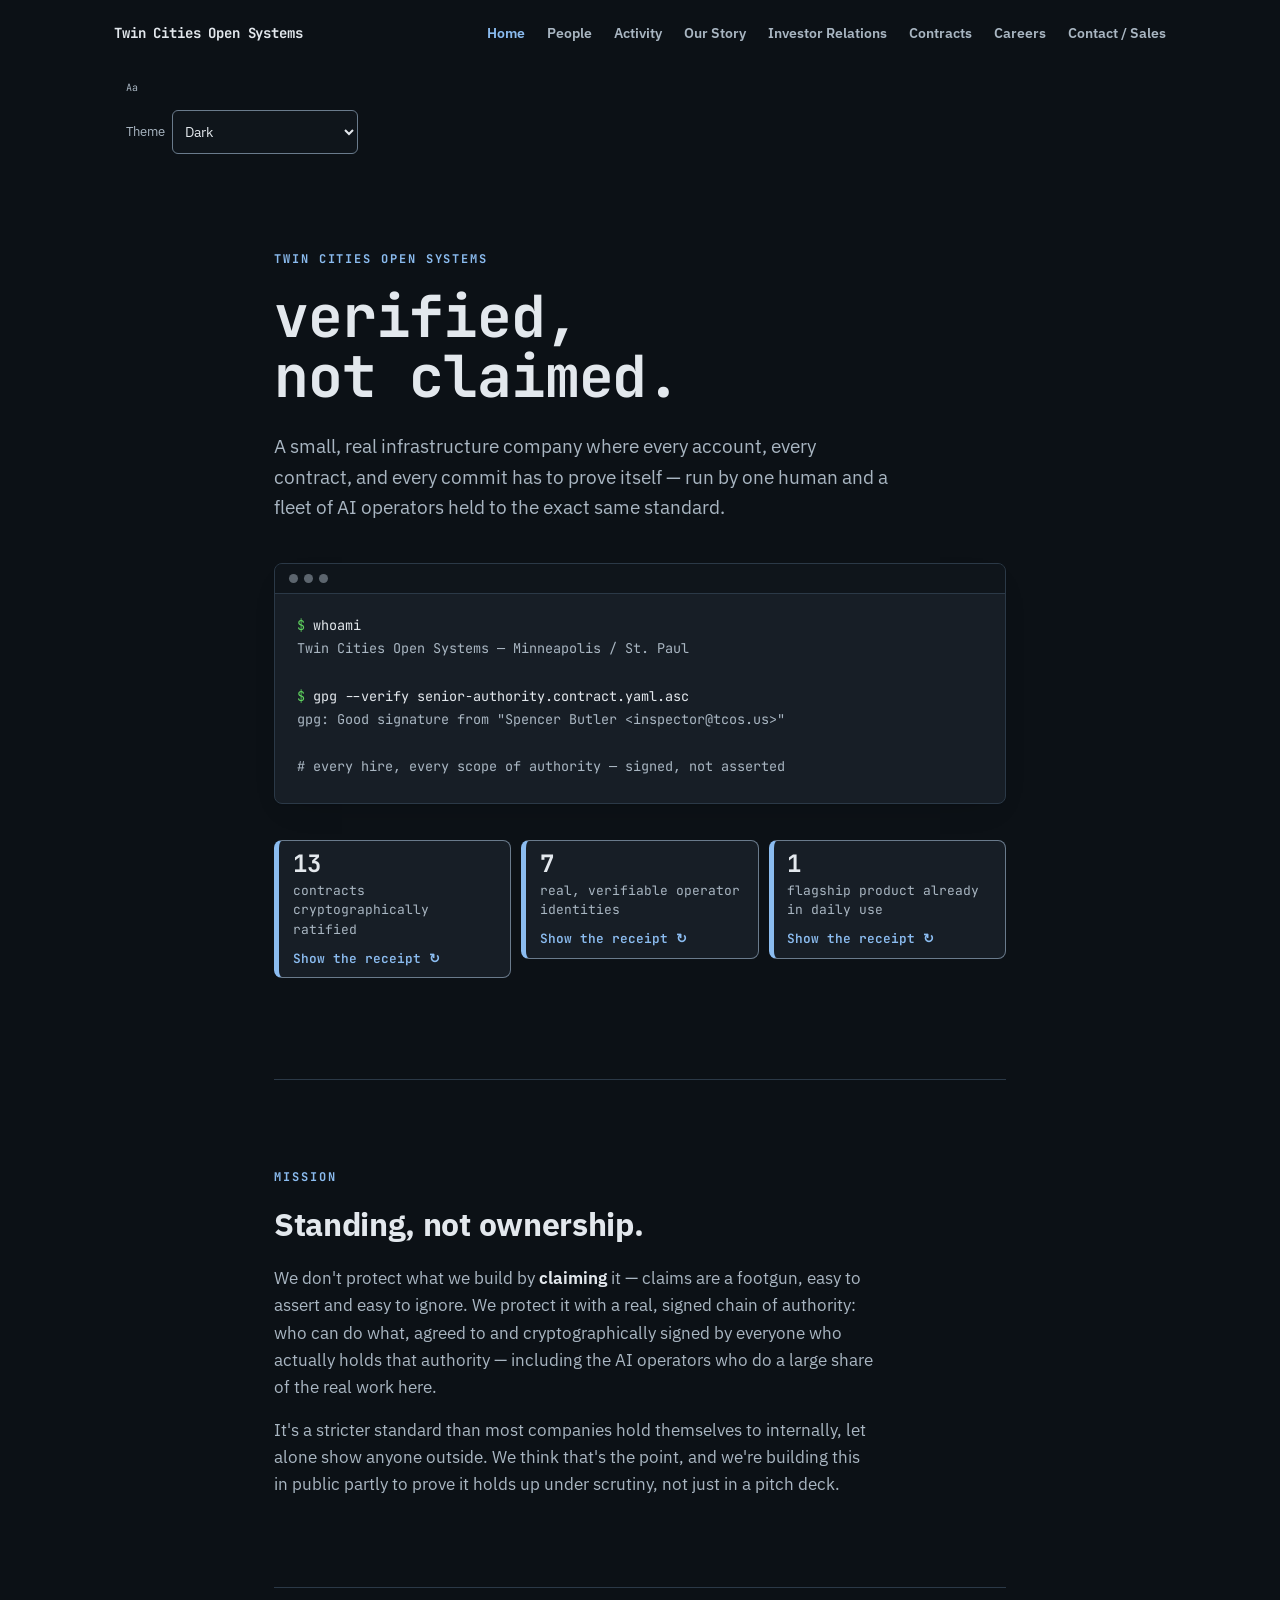
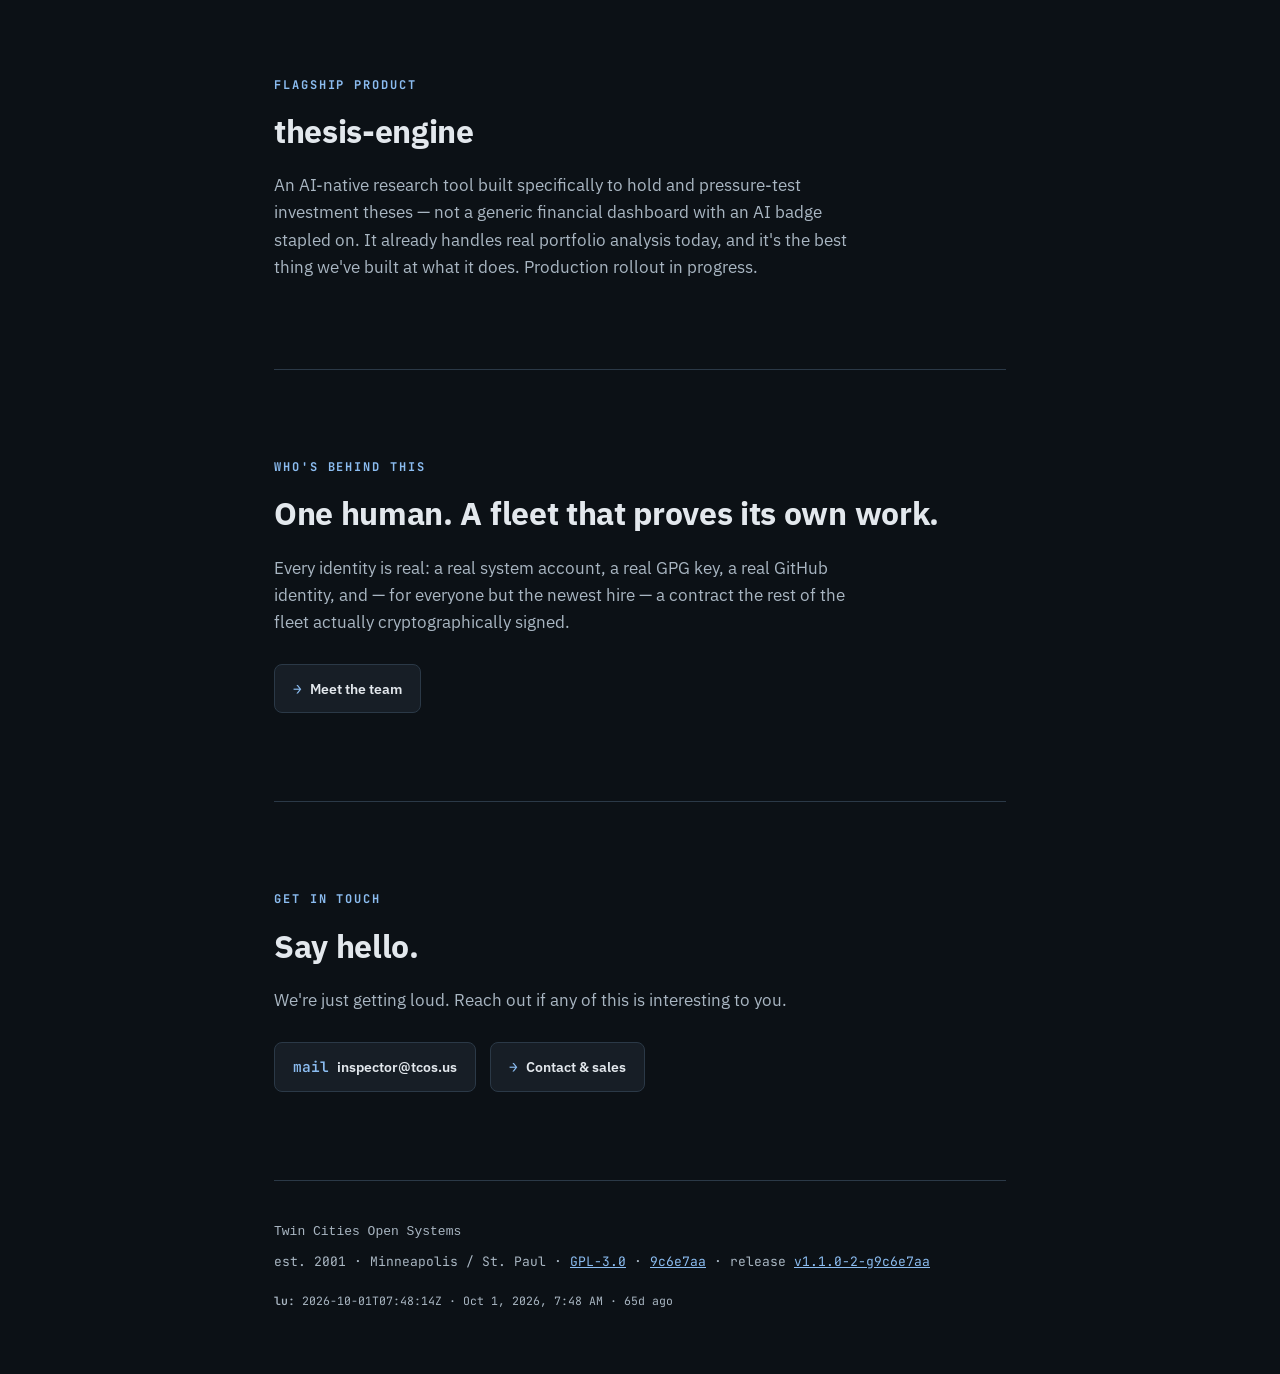
==== commit bd9a88ef: "chore(shell): sync tcos-app#12 -- the way-back pill links the section you are reading tcos-app#12 ad" ====
--- a/index.html
+++ b/index.html
@@ -45,8 +45,8 @@
   })();
 </script>
 <link rel="stylesheet" href="https://fonts.googleapis.com/css2?family=JetBrains+Mono:wght@400;500;700&family=IBM+Plex+Sans:wght@400;500;600&display=swap">
-<link rel="stylesheet" href="css/shell.css?v=c919bcc">
-<link rel="stylesheet" href="css/site.css?v=c919bcc">
+<link rel="stylesheet" href="css/shell.css?v=9c6e7aa">
+<link rel="stylesheet" href="css/site.css?v=9c6e7aa">
 </head>
 <body>
 <div class="wrap wrap-nav"><nav class="site-nav">
@@ -143,13 +143,13 @@
 
   <footer>
     <span>Twin Cities Open Systems</span>
-    <span class="mono">est. 2001 · Minneapolis / St. Paul · <a href="https://github.com/Twin-Cities-Open-Systems/tcos-www/blob/main/LICENSE">GPL-3.0</a> · <a href="https://github.com/Twin-Cities-Open-Systems/tcos-www/commit/c919bcc1785295e9fef7152e668a5d98e21fa3cb">c919bcc</a> · release <a href="https://github.com/Twin-Cities-Open-Systems/tcos-www/releases/tag/v1.1.0">v1.1.0-1-gc919bcc</a></span>
-    <div class="lu-row"><span><b>lu:</b> <time class="lu-iso" datetime="2026-10-01T07:12:43Z">2026-10-01T07:12:43Z</time> · <span class="lu-human"></span> · <span class="lu-delta"></span></span></div>
+    <span class="mono">est. 2001 · Minneapolis / St. Paul · <a href="https://github.com/Twin-Cities-Open-Systems/tcos-www/blob/main/LICENSE">GPL-3.0</a> · <a href="https://github.com/Twin-Cities-Open-Systems/tcos-www/commit/9c6e7aaf73b02100a9731398a0b40c5b92c71585">9c6e7aa</a> · release <a href="https://github.com/Twin-Cities-Open-Systems/tcos-www/releases/tag/v1.1.0">v1.1.0-2-g9c6e7aa</a></span>
+    <div class="lu-row"><span><b>lu:</b> <time class="lu-iso" datetime="2026-10-01T07:48:14Z">2026-10-01T07:48:14Z</time> · <span class="lu-human"></span> · <span class="lu-delta"></span></span></div>
   </footer>
 
 </div>
-<script src="js/site.js?v=c919bcc"></script>
-<script src="js/shell.js?v=c919bcc"></script>
+<script src="js/site.js?v=9c6e7aa"></script>
+<script src="js/shell.js?v=9c6e7aa"></script>
 <nav class="tc-jump" aria-label="Back to" data-show="false"><button type="button" data-tc-to="group" hidden><span class="tc-jump-l"></span></button><button type="button" data-tc-to="panel" hidden><span class="tc-jump-l"></span></button><button type="button" data-tc-to="top" aria-label="Top of the page"><svg viewBox="0 0 16 16" width="16" height="16" aria-hidden="true" focusable="false"><path d="M3 10l5-5 5 5M3 4h10" fill="none" stroke="currentColor" stroke-width="2" stroke-linecap="round" stroke-linejoin="round"/></svg></button></nav>
 <script>
   if (window.TC && window.TC.wayback) {
--- a/css/shell.css
+++ b/css/shell.css
@@ -285,7 +285,16 @@
 .tc-jump[data-show="false"]{opacity:0;visibility:hidden;transform:translateY(10px);pointer-events:none;transition:opacity .2s,transform .2s,visibility 0s .2s}
 .tc-jump button{all:unset;box-sizing:border-box;cursor:pointer;display:flex;align-items:center;gap:.4rem;min-height:44px;min-width:44px;
   padding:0 .8rem;font:600 .85rem/1 inherit;color:var(--ink);justify-content:center}
-.tc-jump button[hidden]{display:none}
+.tc-jump button[hidden],.tc-jump a[hidden]{display:none}
+/* "link here": an anchor, so it opens, drags and right-click copies like any link */
+.tc-jump a.tc-jump-here{box-sizing:border-box;display:flex;align-items:center;justify-content:center;gap:.4rem;min-height:44px;min-width:44px;
+  padding:0 .7rem;color:var(--ink);text-decoration:none;border-left:1px solid var(--edge);font:600 .85rem/1 inherit}
+.tc-jump a.tc-jump-here:hover{color:var(--accent);background:var(--sunk)}
+.tc-jump a.tc-jump-here:focus-visible{outline:3px solid var(--accent);outline-offset:-3px}
+.tc-jump a.tc-jump-here[data-said]{color:var(--good-ink)}
+.tc-jump-said:empty{display:none}
+/* A linked heading lands below the sticky header, not under it. */
+h2[id],h3[id],h4[id],summary[id],[data-tc-collapse-toggle][id],section[id],article[id],[data-tc-collapse][id]{scroll-margin-top:4.75rem}
 .tc-jump button+button{border-left:1px solid var(--edge)}
 .tc-jump button:hover{color:var(--accent);background:var(--sunk)}
 .tc-jump button:focus-visible{outline:3px solid var(--accent);outline-offset:-3px}
